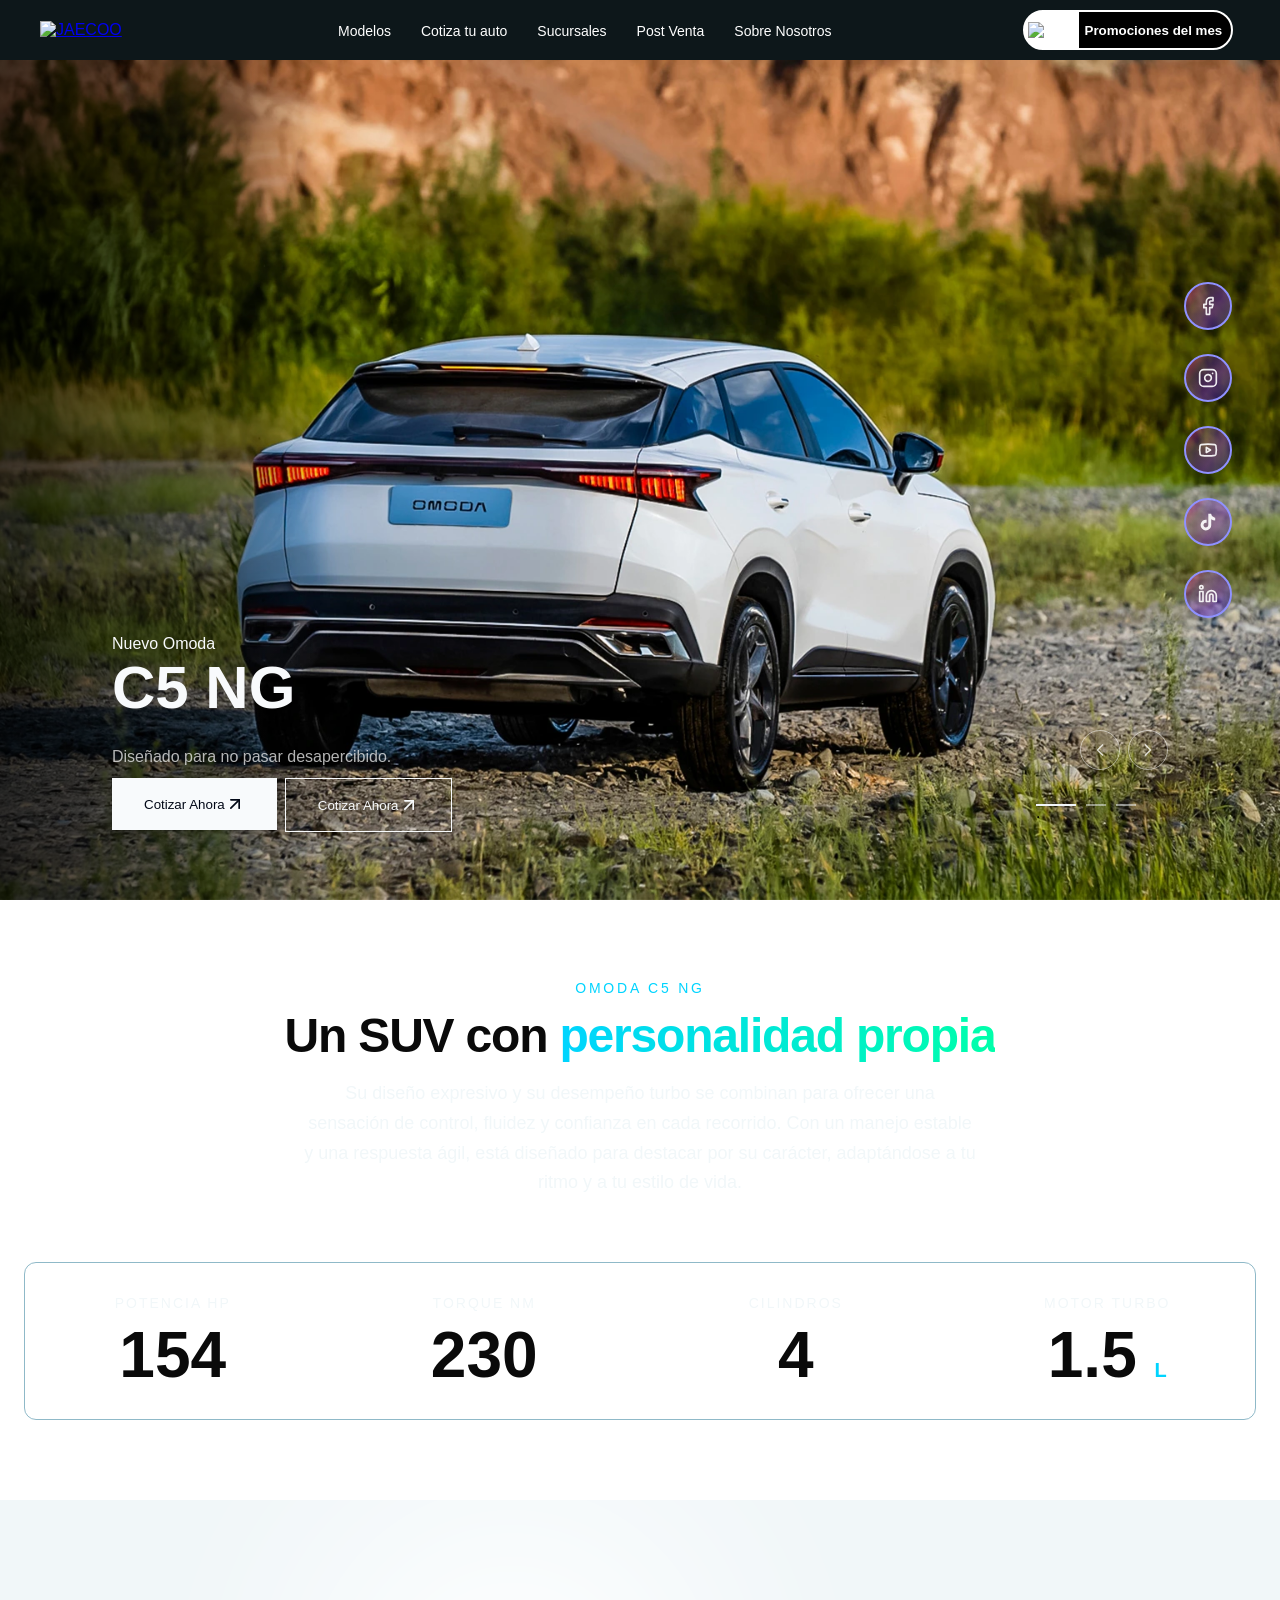
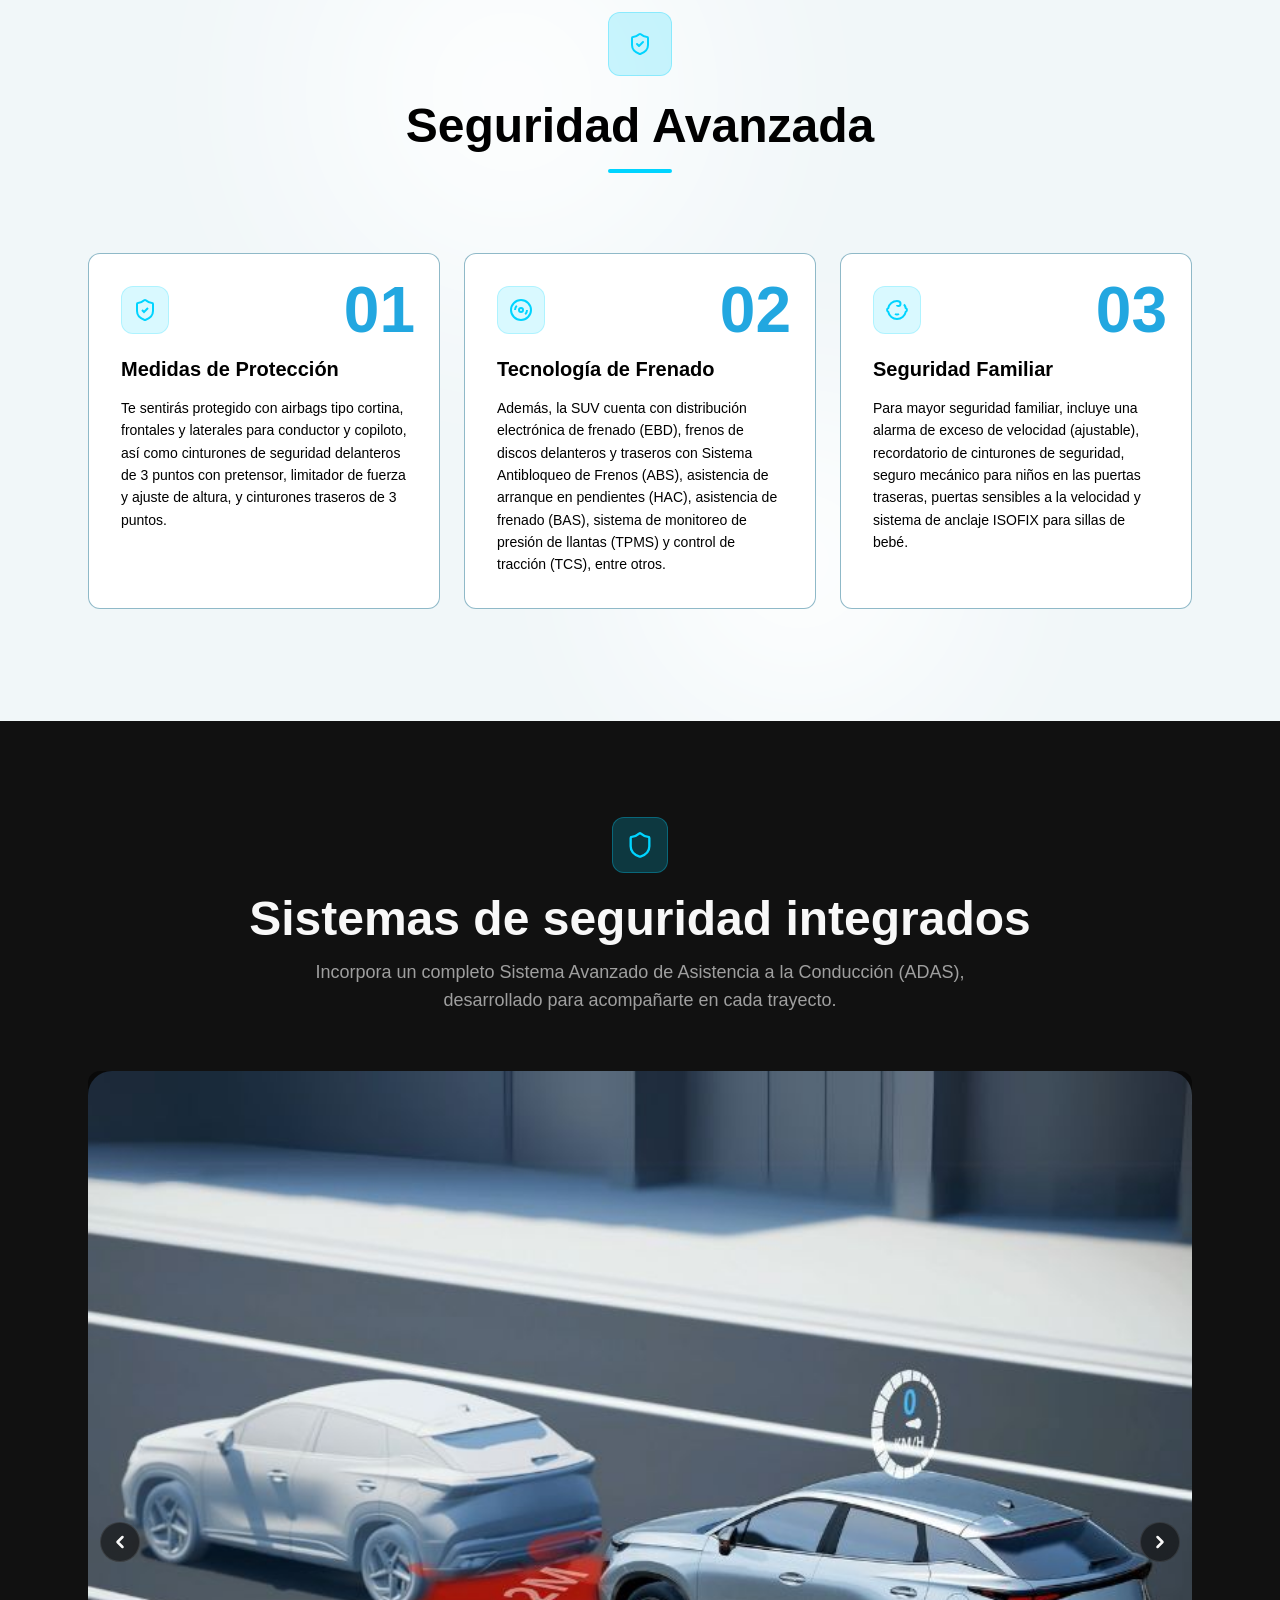
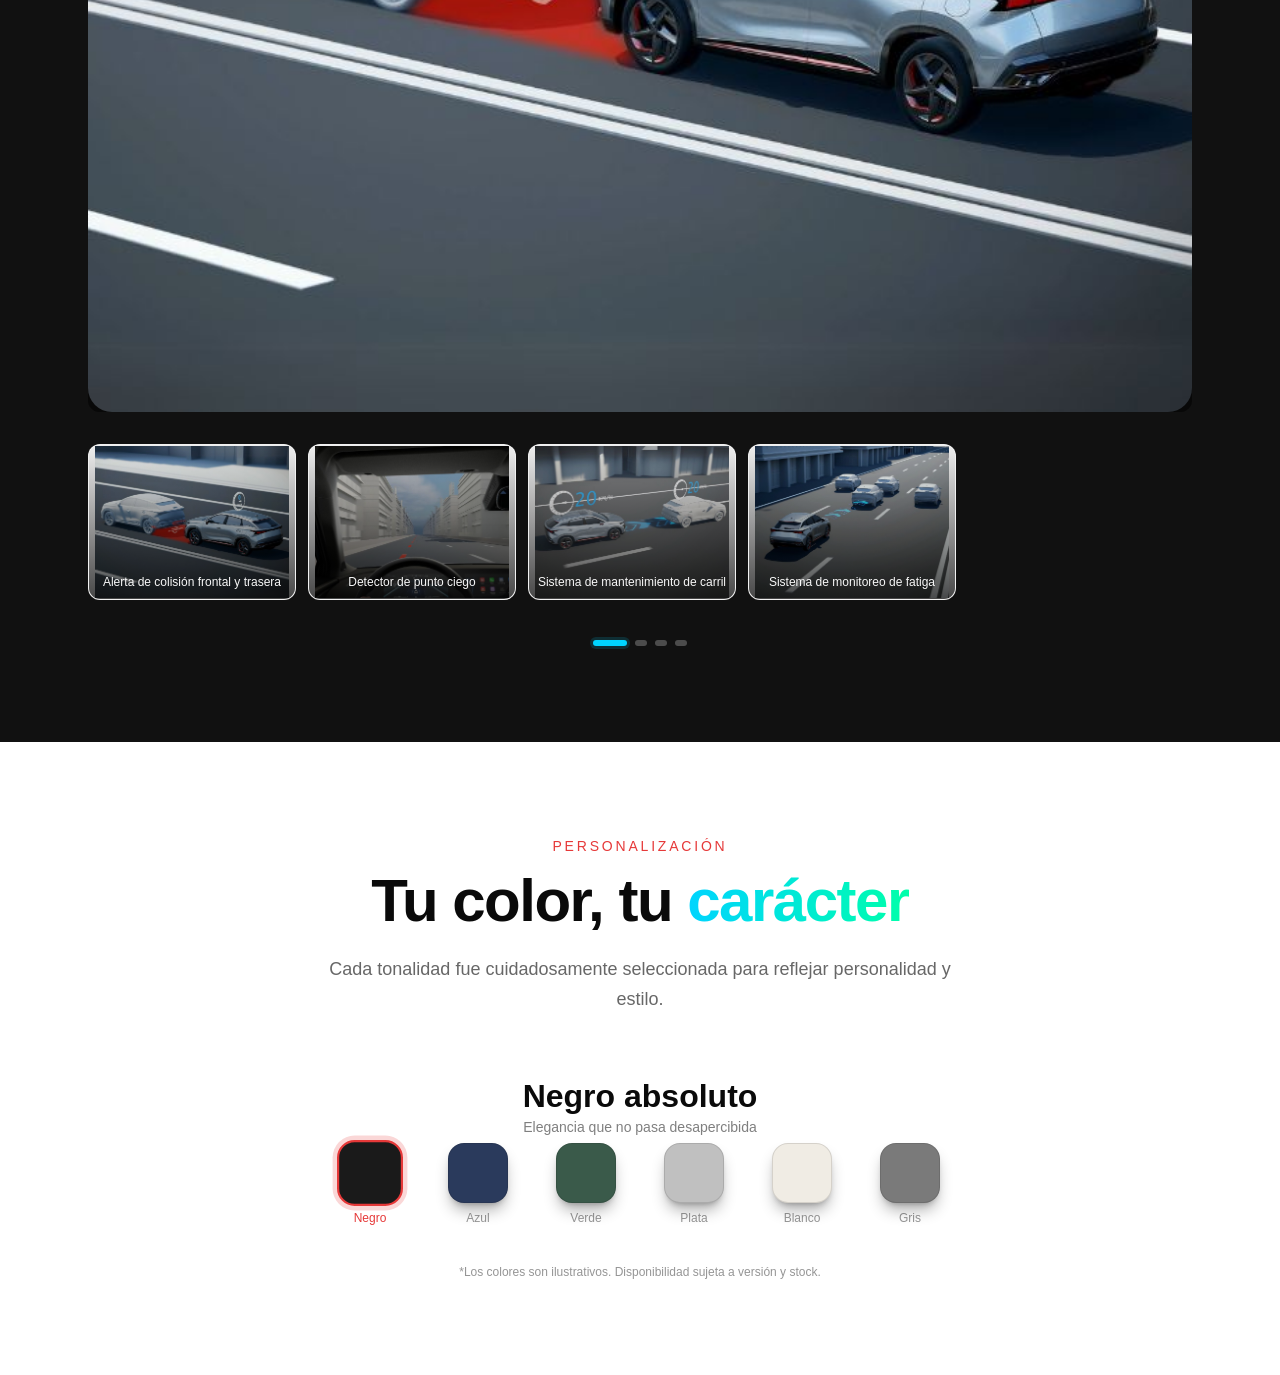
==== omoda-c5/index.html @ 2a12f307 "cambios omoda c5" ====
<!doctype html>
<html lang="en">

<head>

    <script>
        window.dataLayer = window.dataLayer || [];
        function gtag() { dataLayer.push(arguments); }

        gtag('consent', 'default', {
            'analytics_storage': 'denied',
            'ad_storage': 'denied',
            'ad_user_data': 'denied',
            'ad_personalization': 'denied',
            'personalization_storage': 'denied',
            'functionality_storage': 'denied',
            'security_storage': 'granted'
        });
    </script>

    <!-- 2. COOKIE MANAGER (MODIFICADO - sin duplicar config) -->
    <script src="./cookies/cookie-manager.js" data-css-path="./cookies/cookieconsent.css"
        data-config-path="./cookies/cookieconsent-config.js">
        </script>








    <script async="" src="https://www.googletagmanager.com/gtm.js?id=GTM-TCBRDSBZ"></script>
    <meta charset="UTF-8" />
    <meta name="viewport" content="width=device-width, initial-scale=1.0" />
    <!-- displays site properly based on user's device -->

    <link rel="icon" type="image/png" sizes="32x32" href="./images/favicon-32x32.png" />
    <script src="./js/index.js"></script>
    <title>Omoda | Homepage</title>
    <title>SUCURSALES</title>
    <link rel="stylesheet" href="./css/variables.css" />
    <link rel="stylesheet" href="./css/style.css" />
    <link rel="stylesheet" href="./css/navbar.css" />
    <script src="../indexjs/headeroj.js"></script>
</head>

<body>

    <header-oj></header-oj>



    <!-- hola -->
    <iframe src="https://www.googletagmanager.com/ns.html?id=GTM-TCBRDSBZ" height="0" width="0"
        style="display:none;visibility:hidden"></iframe>
    <input type="checkbox" id="scroll-trigger" class="scroll-checkbox" />
    <label for="scroll-trigger" class="visually-hidden">Activar efecto de scroll</label>
    <nav class="main__nav navbar" style="display: none;">
        <input type="checkbox" id="nav-toggle" class="nav-toggle-checkbox" aria-hidden="true" />
        <label aria-hidden="true" for="nav-toggle" class="main__hamburguer" aria-label="Abrir menú">
            <span class="burger-line"></span>
            <span class="burger-line"></span>
            <span class="burger-line"></span>
        </label>
        <img src="images/R8logo.png" width="110px" alt="" class="main__logo main__logo__b" />
        <img src="images/R8logo-now.png" width="110px" alt="" class="main__logo main__logo__w" />
        <ul class="main__links">
            <li class="main__list">
                <a href="/sucursales/" class="main__link">Sucursales</a>
            </li>
            <li class="main__list">
                <a href="https://promociones.karry.com.pa/" class="main__link">Promociones del mes</a>
            </li>
        </ul>
        <ul class="main__links second-group">
            <li class="main__list">
                <a href="https://cotizar.karry.com.pa/" target="_blank" class="main__link">Cotizar</a>
            </li>
        </ul>
        <div class="nav-dropdown" id="nav-dropdown" aria-hidden="true">

            <a href="/sucursales/" class="nav-dropdown__link">Sucursales</a>
            <a href="https://promociones.karry.com.pa/" class="nav-dropdown__link">Promociones del mes</a>
            <a href="https://cotizar.karry.com.pa/" target="_blank"
                class="nav-dropdown__link nav-dropdown__link--cta">Cotizar</a>
        </div>
    </nav>
    <div class="trigger-point"></div>
    <script>
        document.addEventListener("scroll", function () {
            const trigger = document.getElementById("scroll-trigger");
            const scrollPosition = window.scrollY;
            const triggerHeight = 60; // MISMA altura que en CSS

            // "Marca" el checkbox cuando pasas el punto
            if (scrollPosition > triggerHeight) {
                trigger.checked = true;
            } else {
                trigger.checked = false;
            }
        });
    </script>
    <main class="main">
        <div class="main__slider">
            <div class="slider">
                <input type="radio" name="slider" id="slideOne" checked />
                <input type="radio" name="slider" id="slideTwo" />
                <input type="radio" name="slider" id="slideThree" />
                <!--<input type="radio" name="slider" id="slideFourt" />-->
                <!-- <input type="radio" name="slider" id="slideFive" />
          <input type="radio" name="slider" id="slideSix" />-->

                <div class="content">
                    <div class="uno__slide slide">
                        <div class="main__hero__element">

                        </div>
                    </div>
                    <div class="dos__slide slide">
                        <div class="main__hero__element">
                            <div class="main__hero__title hidden">
                                <h2>Rely R8</h2>
                                <p>Para la vida real</p>
                            </div>
                        </div>
                    </div>
                    <div class="tres__slide slide">
                        <div class="main__hero__element"></div>
                    </div>
                </div>

                <div class="call-to-action-container">
                    <div class="STitle">
                        <p>Nuevo Omoda</p>
                        <h1>C5 NG</h1>
                    </div>

                    <div class="SCotizar" style="display: flex; gap: 8px;"> 
                        <a href="https://cotizar.karry.com.pa/"
                            style="text-decoration: none; width: fit-content" target="_blank"><button
                                class="discover-button">
                                <span class="button-text">Cotizar Ahora</span>
                                <svg xmlns="http://www.w3.org/2000/svg" width="24" height="24" viewBox="0 0 24 24"
                                    fill="none" stroke="currentColor" stroke-width="2" stroke-linecap="round"
                                    stroke-linejoin="round" class="button-icon">
                                    <path d="M7 7h10v10"></path>
                                    <path d="M7 17 17 7"></path>
                                </svg></button></a> 
                        <a href="https://cotizar.karry.com.pa/"
                            style="text-decoration: none; width: fit-content" target="_blank"><button
                                class="discover-button secondary">
                                <span class="button-text">Cotizar Ahora</span>
                                <svg xmlns="http://www.w3.org/2000/svg" width="24" height="24" viewBox="0 0 24 24"
                                    fill="none" stroke="currentColor" stroke-width="2" stroke-linecap="round"
                                    stroke-linejoin="round" class="button-icon">
                                    <path d="M7 7h10v10"></path>
                                    <path d="M7 17 17 7"></path>
                                </svg></button>
                        </a>
                    </div>


                    <p class="description-text">
                        Diseñado para no pasar desapercibido.
                    </p>
                    <div class="buttons">
                        <label for="slideOne">.</label>
                        <label for="slideTwo">.</label>
                        <label for="slideThree">.</label>
                        <!--<label for="slideFourt">.</label>-->
                        <!--<label for="slideFive"></label>-->
                        <!--<label for="slideSix"></label>-->
                    </div>
                    <div class="main__controls">
                        <button type="button" class="slider-control-prev" aria-label="Slide anterior">
                            <svg class="slider-control-icon" viewBox="0 0 24 24" fill="none" stroke="currentColor"
                                stroke-width="2" stroke-linecap="round" stroke-linejoin="round" aria-hidden="true">
                                <path d="M15 18l-6-6 6-6" />
                            </svg>
                        </button>
                        <button type="button" class="slider-control-next" aria-label="Slide siguiente">
                            <svg class="slider-control-icon" viewBox="0 0 24 24" fill="none" stroke="currentColor"
                                stroke-width="2" stroke-linecap="round" stroke-linejoin="round" aria-hidden="true">
                                <path d="M9 18l6-6-6-6" />
                            </svg>
                        </button>
                    </div>
                </div>
            </div>

            <div class="main__hero__filter"></div>
            <div class="social-sidebar">
                <a href="https://www.facebook.com/karrypanama" target="_blank" class="social-button"
                    aria-label="Facebook">
                    <svg xmlns="http://www.w3.org/2000/svg" width="24" height="24" viewBox="0 0 24 24" fill="none"
                        stroke="currentColor" stroke-width="2" stroke-linecap="round" stroke-linejoin="round"
                        class="social-icon">
                        <path d="M18 2h-3a5 5 0 0 0-5 5v3H7v4h3v8h4v-8h3l1-4h-4V7a1 1 0 0 1 1-1h3z"></path>
                    </svg>
                </a>

                <a href="https://www.instagram.com/karry.panama/" target="_blank" class="social-button"
                    aria-label="Instagram">
                    <svg xmlns="http://www.w3.org/2000/svg" width="24" height="24" viewBox="0 0 24 24" fill="none"
                        stroke="currentColor" stroke-width="2" stroke-linecap="round" stroke-linejoin="round"
                        class="social-icon">
                        <rect width="20" height="20" x="2" y="2" rx="5" ry="5"></rect>
                        <path d="M16 11.37A4 4 0 1 1 12.63 8 4 4 0 0 1 16 11.37z"></path>
                        <line x1="17.5" x2="17.51" y1="6.5" y2="6.5"></line>
                    </svg>
                </a>

                <a href="https://www.youtube.com/@karryPanama" target="_blank" class="social-button"
                    aria-label="YouTube">
                    <svg xmlns="http://www.w3.org/2000/svg" width="24" height="24" viewBox="0 0 24 24" fill="none"
                        stroke="currentColor" stroke-width="2" stroke-linecap="round" stroke-linejoin="round"
                        class="social-icon">
                        <path
                            d="M2.5 17a24.12 24.12 0 0 1 0-10 2 2 0 0 1 1.4-1.4 49.56 49.56 0 0 1 16.2 0A2 2 0 0 1 21.5 7a24.12 24.12 0 0 1 0 10 2 2 0 0 1-1.4 1.4 49.55 49.55 0 0 1-16.2 0A2 2 0 0 1 2.5 17">
                        </path>
                        <path d="m10 15 5-3-5-3z"></path>
                    </svg>
                </a>

                <a href="https://www.tiktok.com/@karrypanama" target="_blank" class="social-button" aria-label="TikTok">
                    <svg viewBox="0 0 24 24" fill="currentColor" class="social-icon">
                        <path
                            d="M19.59 6.69a4.83 4.83 0 0 1-3.77-4.25V2h-3.45v13.67a2.89 2.89 0 0 1-5.2 1.74 2.89 2.89 0 0 1 2.31-4.64 2.93 2.93 0 0 1 .88.13V9.4a6.84 6.84 0 0 0-1-.05A6.33 6.33 0 0 0 5 20.1a6.34 6.34 0 0 0 10.86-4.43v-7a8.16 8.16 0 0 0 4.77 1.52v-3.4a4.85 4.85 0 0 1-1-.1z">
                        </path>
                    </svg>
                </a>

                <a href="https://www.linkedin.com/company/karrypanama/posts/?feedView=all" target="_blank"
                    class="social-button" aria-label="LinkedIn">
                    <svg xmlns="http://www.w3.org/2000/svg" width="24" height="24" viewBox="0 0 24 24" fill="none"
                        stroke="currentColor" stroke-width="2" stroke-linecap="round" stroke-linejoin="round"
                        class="social-icon">
                        <path d="M16 8a6 6 0 0 1 6 6v7h-4v-7a2 2 0 0 0-2-2 2 2 0 0 0-2 2v7h-4v-7a6 6 0 0 1 6-6z"></path>
                        <rect width="4" height="12" x="2" y="9"></rect>
                        <circle cx="4" cy="4" r="2"></circle>
                    </svg>
                </a>
            </div>
        </div>

        <section class="main__stats">
    <div class="stats__container">
      
      <!-- Título y descripción -->
      <div class="section-block text-center mb-16">
        <span class="section-kicker">Omoda C5 NG</span>
        <h2 class="section-heading">
          Un SUV con
          <span class="text-gradient-accent"> personalidad propia</span>
        </h2>
        <p class="section-lede">
          Su diseño expresivo y su desempeño turbo se combinan para ofrecer una sensación de control, fluidez y confianza en cada recorrido. Con un manejo estable y una respuesta ágil, está diseñado para destacar por su carácter, adaptándose a tu ritmo y a tu estilo de vida.
        </p>
      </div>

      <!-- Grid de especificaciones -->
      <div class="stats-grid">
        
        <!-- Potencia -->
        <div class="stat-card">
          <p class="stat-label">Potencia hp</p>
          <p class="stat-value">154</p>
        </div>

        <!-- Torque -->
        <div class="stat-card">
          <p class="stat-label">Torque Nm</p>
          <p class="stat-value">230</p>
        </div>

        <!-- Cilindros -->
        <div class="stat-card">
          <p class="stat-label">Cilindros</p>
          <p class="stat-value">4</p>
        </div>

        <!-- Motor Turbo -->
        <div class="stat-card">
          <p class="stat-label">Motor Turbo</p>
          <p class="stat-value">1.5 <span class="stat-unit">L</span></p>
        </div>

      </div>

    </div>
  </section>




<section class="seguridad-section">
  <!-- Fondos decorativos -->
  <div class="bg-blur-1"></div>
  <div class="bg-blur-2"></div>
  <div class="dot-grid"></div>

  <div class="container">
    <!-- Encabezado -->
    <div class="section-header">
      <div class="icon-circle">
        <svg xmlns="http://www.w3.org/2000/svg" class="lucide" width="32" height="32" viewBox="0 0 24 24" fill="none" stroke="currentColor" stroke-width="2" stroke-linecap="round" stroke-linejoin="round">
          <path d="M20 13c0 5-3.5 7.5-7.66 8.95a1 1 0 0 1-.67-.01C7.5 20.5 4 18 4 13V6a1 1 0 0 1 1-1c2 0 4.5-1.2 6.24-2.72a1.17 1.17 0 0 1 1.52 0C14.51 3.81 17 5 19 5a1 1 0 0 1 1 1z"></path>
          <path d="m9 12 2 2 4-4"></path>
        </svg>
      </div>
      <h2 class="title">Seguridad Avanzada</h2>
      <div class="accent-line"></div>
    </div>

    <!-- Grid de características -->
    <div class="features-grid">

      <!-- Tarjeta 1 -->
      <div class="feature-card">
        <div class="number">01</div>
        <div class="feature-icon">
          <svg xmlns="http://www.w3.org/2000/svg" class="lucide" viewBox="0 0 24 24" fill="none" stroke="currentColor" stroke-width="2">
            <path d="M20 13c0 5-3.5 7.5-7.66 8.95a1 1 0 0 1-.67-.01C7.5 20.5 4 18 4 13V6a1 1 0 0 1 1-1c2 0 4.5-1.2 6.24-2.72a1.17 1.17 0 0 1 1.52 0C14.51 3.81 17 5 19 5a1 1 0 0 1 1 1z"></path>
            <path d="m9 12 2 2 4-4"></path>
          </svg>
        </div>
        <h3 class="feature-title">Medidas de Protección</h3>
        <p class="feature-text">
          Te sentirás protegido con airbags tipo cortina, frontales y laterales para conductor y copiloto, 
          así como cinturones de seguridad delanteros de 3 puntos con pretensor, limitador de fuerza y ajuste de altura, 
          y cinturones traseros de 3 puntos.
        </p>
      </div>

      <!-- Tarjeta 2 -->
      <div class="feature-card">
        <div class="number">02</div>
        <div class="feature-icon">
          <svg xmlns="http://www.w3.org/2000/svg" class="lucide" viewBox="0 0 24 24" fill="none" stroke="currentColor" stroke-width="2">
            <circle cx="12" cy="12" r="10"></circle>
            <path d="M6 12c0-1.7.7-3.2 1.8-4.2"></path>
            <circle cx="12" cy="12" r="2"></circle>
            <path d="M18 12c0 1.7-.7 3.2-1.8 4.2"></path>
          </svg>
        </div>
        <h3 class="feature-title">Tecnología de Frenado</h3>
        <p class="feature-text">
          Además, la SUV cuenta con distribución electrónica de frenado (EBD), frenos de discos delanteros y traseros 
          con Sistema Antibloqueo de Frenos (ABS), asistencia de arranque en pendientes (HAC), asistencia de frenado (BAS), 
          sistema de monitoreo de presión de llantas (TPMS) y control de tracción (TCS), entre otros.
        </p>
      </div>

      <!-- Tarjeta 3 -->
      <div class="feature-card">
        <div class="number">03</div>
        <div class="feature-icon">
          <svg xmlns="http://www.w3.org/2000/svg" class="lucide" viewBox="0 0 24 24" fill="none" stroke="currentColor" stroke-width="2">
            <path d="M9 12h.01"></path>
            <path d="M15 12h.01"></path>
            <path d="M10 16c.5.3 1.2.5 2 .5s1.5-.2 2-.5"></path>
            <path d="M19 6.3a9 9 0 0 1 1.8 3.9 2 2 0 0 1 0 3.6 9 9 0 0 1-17.6 0 2 2 0 0 1 0-3.6A9 9 0 0 1 12 3c2 0 3.5 1.1 3.5 2.5s-.9 2.5-2 2.5c-.8 0-1.5-.4-1.5-1"></path>
          </svg>
        </div>
        <h3 class="feature-title">Seguridad Familiar</h3>
        <p class="feature-text">
          Para mayor seguridad familiar, incluye una alarma de exceso de velocidad (ajustable), recordatorio de cinturones 
          de seguridad, seguro mecánico para niños en las puertas traseras, puertas sensibles a la velocidad y sistema 
          de anclaje ISOFIX para sillas de bebé.
        </p>
      </div>

    </div>
  </div>
</section>


<section class="safety-section" data-safety-slider>
  <div class="container">

    <!-- Encabezado -->
    <div class="section-header">
      <div class="header-icon">
        <svg xmlns="http://www.w3.org/2000/svg" width="28" height="28" viewBox="0 0 24 24" fill="none" stroke="currentColor" stroke-width="2" stroke-linecap="round" stroke-linejoin="round" class="lucide">
          <path d="M20 13c0 5-3.5 7.5-7.66 8.95a1 1 0 0 1-.67-.01C7.5 20.5 4 18 4 13V6a1 1 0 0 1 1-1c2 0 4.5-1.2 6.24-2.72a1.17 1.17 0 0 1 1.52 0C14.51 3.81 17 5 19 5a1 1 0 0 1 1 1z"></path>
        </svg>
      </div>
      <h2 class="title">Sistemas de seguridad integrados</h2>
      <p class="subtitle">
        Incorpora un completo Sistema Avanzado de Asistencia a la Conducción (ADAS), 
        desarrollado para acompañarte en cada trayecto.
      </p>
    </div>

    <!-- Imagen principal -->
    <div class="main-image-container">
      <div class="image-wrapper safety">
        <img src="./images/1adas.jpg"
             alt=""
             class="main-image safety-slider__main-img"
             loading="lazy"
             decoding="async">

        <div class="image-overlay"></div>

        <!-- Contenido sobre la imagen -->
        <div class="image-content">
          <span class="step-indicator safety-slider__step">01 / 04</span>
          <h3 class="main-title safety-slider__title">Alerta de colisión frontal y trasera</h3>
          <p class="main-description safety-slider__desc">
            Te avisa ante posibles impactos para que puedas reaccionar a tiempo.
          </p>
        </div>
      </div>

      <!-- Botones de navegación -->
      <button type="button" class="nav-button nav-button-left safety-slider__prev" aria-label="Anterior">
        <svg xmlns="http://www.w3.org/2000/svg" width="20" height="20" viewBox="0 0 24 24" fill="none" stroke="currentColor" stroke-width="3" stroke-linecap="round" stroke-linejoin="round">
          <path d="m15 18-6-6 6-6"></path>
        </svg>
      </button>
      <button type="button" class="nav-button nav-button-right safety-slider__next" aria-label="Siguiente">
        <svg xmlns="http://www.w3.org/2000/svg" width="20" height="20" viewBox="0 0 24 24" fill="none" stroke="currentColor" stroke-width="3" stroke-linecap="round" stroke-linejoin="round">
          <path d="m9 18 6-6-6-6"></path>
        </svg>
      </button>
    </div>

    <!-- Carrusel de miniaturas (rellenado por JS) -->
    <div class="thumbnails-container safety-slider__thumbs" role="tablist" aria-label="Funciones ADAS"></div>

    <!-- Indicadores (dots) -->
    <div class="dots-container safety-slider__dots" aria-hidden="true"></div>

  </div>
</section>



     

  <section class="color-customization-section">
  <input type="radio" name="custom-color" id="ccc-negro"  checked=""/>
  <input type="radio" name="custom-color" id="ccc-azul" />
  <input type="radio" name="custom-color" id="ccc-verde" />
  <input type="radio" name="custom-color" id="ccc-plata" />
  <input type="radio" name="custom-color" id="ccc-blanco" />
  <input type="radio" name="custom-color" id="ccc-gris" />
  <input type="radio" name="custom-color" id="ccc-rojo" />

  <div class="ccc-wrapper">
  <div class="container">
    
    <!-- Encabezado -->
    <div class="section-block text-center mb-16">
      <span class="section-kicker">Personalización</span>
      <h2 class="section-heading">
        Tu color, tu <span class="highlight">carácter</span>
      </h2>
      <p class="section-lede">
        Cada tonalidad fue cuidadosamente seleccionada para reflejar personalidad y estilo.
      </p>
    </div>

    <!-- Imagen con efecto -->
    <div class="image-wrapper">
      <div class="glow-background"></div>
      <div
        class="main-image"
        role="img"
        aria-label="Vista del vehículo según color seleccionado"
        loading="lazy"
        ></div>
    </div>

    <!-- Título del color actual -->
    <div class="color-title text-center mb-10">
      <h3 class="color-name">
        <span class="ccc-name ccc-name--negro">Negro absoluto</span>
        <span class="ccc-name ccc-name--azul">Azul profundo</span>
        <span class="ccc-name ccc-name--verde">Verde bosque</span>
        <span class="ccc-name ccc-name--plata">Plata metálico</span>
        <span class="ccc-name ccc-name--blanco">Blanco nieve</span>
        <span class="ccc-name ccc-name--gris">Gris grafito</span>
        <span class="ccc-name ccc-name--rojo">Rojo Carmesí</span>
      </h3>
      <p class="color-description ccc-desc-wrap">
        <span class="ccc-desc ccc-desc--negro">Elegancia que no pasa desapercibida</span>
        <span class="ccc-desc ccc-desc--azul">Serenidad con carácter</span>
        <span class="ccc-desc ccc-desc--verde">Natural y distinguido</span>
        <span class="ccc-desc ccc-desc--plata">Brillo sutil y versátil</span>
        <span class="ccc-desc ccc-desc--blanco">Limpio y atemporal</span>
        <span class="ccc-desc ccc-desc--gris">Equilibrio urbano</span>
        <span class="ccc-desc ccc-desc--rojo">Pasión que acelera el pulso</span>
      </p>
    </div>

    <!-- Selector de colores -->
    <div class="color-selector">
      <label for="ccc-negro" class="color-option">
        <div class="color-swatch" style="background-color: rgb(26, 26, 26);"></div>
        <span class="color-label">Negro</span>
      </label>

      <label for="ccc-azul" class="color-option">
        <div class="color-swatch" style="background-color: rgb(42, 58, 92);"></div>
        <span class="color-label">Azul</span>
      </label>

      <label for="ccc-verde" class="color-option">
        <div class="color-swatch" style="background-color: rgb(58, 90, 74);"></div>
        <span class="color-label">Verde</span>
      </label>

      <label for="ccc-plata" class="color-option">
        <div class="color-swatch" style="background-color: rgb(192, 192, 192);"></div>
        <span class="color-label">Plata</span>
      </label>

      <label for="ccc-blanco" class="color-option">
        <div class="color-swatch" style="background-color: rgb(240, 236, 228);"></div>
        <span class="color-label">Blanco</span>
      </label>

      <label for="ccc-gris" class="color-option">
        <div class="color-swatch" style="background-color: rgb(122, 122, 122);"></div>
        <span class="color-label">Gris</span>
      </label>

      <label for="ccc-rojo" class="color-option" style="display: none;">
        <div class="color-swatch" style="background-color: rgb(139, 26, 26);"></div>
        <span class="color-label">Rojo</span>
      </label>
    </div>

    <p class="disclaimer">
      *Los colores son ilustrativos. Disponibilidad sujeta a versión y stock.
    </p>

  </div>
  </div>
</section>

     

       

    </main>
    
</body>

</html>
---- omoda-c5/css/variables.css ----
/* ==========================================================================
   VARIABLES CSS - Tokens de diseño (compartidos entre páginas)
   ========================================================================== */

:root {
  /* Colores semánticos principales */
  --background: hsl(0 0% 100%);
  --foreground: hsl(222 84% 5%);
  --card: hsl(0 0% 100%);
  --card-foreground: hsl(222 84% 5%);
  --card-secondary: hsl(0 0% 100%);
  --card-secondary-foreground: hsl(222, 43%, 60%);

  --primary: hsl(209 40% 96%);
  --primary-foreground: hsl(210 40% 98%);
  --secondary: hsl(210 40% 96%);
  --secondary-foreground: hsl(44 4% 95%);
  --muted: hsl(215 16% 47%);
  --muted-foreground: hsl(215 16% 47%);
  --border: hsl(214 32% 91%);
  --accent: hsl(210 40% 96%);

  /* Colores fijos / de marca */
  --black: #181818;
  --Black: #181818;
  --dark-gray: #1c2027;
  --gray: #9ca3af;
  --light-gray: #f1f5f9;
  --white: #ffffff;
  --White: #ffffff;

  /* Colores de utilidad (botones, tablas, etc.) */
  --blue-600: #2563eb;
  --blue-50: #eff6ff;
  --green-600: #16a34a;
  --green-50: #f0fdf4;
  --purple-600: #7e22ce;
  --purple-50: #faf5ff;

  /* Escala grises (tablas, fondos) */
  --color-gray-50: #f9fafb;
  --color-gray-100: #f3f4f6;
  --color-gray-200: #e5e7eb;
  --color-gray-300: #d1d5db;
  --color-gray-700: #374151;
  --color-gray-800: #1f2937;
  --color-gray-900: #111827;
  --color-white: #ffffff;

  /* Alias usados en componentes */
  --color-blue-600: var(--blue-600);
  --color-blue-50: var(--blue-50);
  --color-green-50: var(--green-50);
  --color-purple-50: var(--purple-50);
  --color-primary-foreground: var(--primary-foreground);
  --carbon-black: var(--black);
  --color-layer: #ffffff;
  --color-layer-border: #d1d5db;
  --color-layer-foreground: #111827;
  --color-layer-hover: #f3f4f6;
  --social-border-color: rgba(255, 255, 255, 0.3);
  --social-text-color: rgba(255, 255, 255, 0.7);
  --social-hover-color: #3b82f6;
  --social-hover-bg: rgba(59, 130, 246, 0.1);

  /* Bordes, sombras y espaciados */
  --radius: 0.5rem;
  --border-radius: 0.75rem;
  --shadow-sm: 0 1px 2px rgba(0, 0, 0, 0.05);
  --spacing-small: 0.5rem;
  --spacing-medium: 1rem;
  --spacing-large: 1.5rem;

  /* Tipografía - tamaños */
  --text-xs: 0.75rem;
  --text-sm: 0.875rem;
  --text-base: 1rem;
  --text-md: 1.125rem;
  --text-lg: 1.25rem;
  --text-xl: 1.5rem;
  --text-2xl: 2rem;
  --text-3xl: 2.5rem;
  --text-4xl: 3rem;
  --text-5xl: 3.75rem;
  --text-6xl: 4rem;
  --text-7xl: 8rem;

  /* Tipografía - pesos */
  --font-light: 300;
  --font-regular: 400;
  --font-medium: 500;
  --font-semibold: 600;
  --font-bold: 700;

  /* Tipografía - familias (Montserrat para títulos, fallback para cuerpo) */
  --font-heading: "Montserrat", "League Spartan", "Inter", -apple-system, BlinkMacSystemFont, sans-serif;
  --font-body: "League Spartan", "Inter", -apple-system, BlinkMacSystemFont, sans-serif;
  --font-primary: var(--font-body);
  /* Display / bloques de sección: un solo cambio aquí aplica a títulos de sección */
  --font-display: var(--font-heading);

  /* Bloques de sección (kicker + título + bajada) — tamaños y color */
  --section-kicker-size: var(--text-sm);
  --section-heading-size: var(--text-3xl);
  --section-heading-size-md: var(--text-4xl);
  --section-lede-size: var(--text-md);
  --section-heading-weight: var(--font-bold);
  --section-lede-max-width: 42rem;
  --section-kicker-color: #e63939;

  /* --------------------------------------------------------------------------
     Temas reutilizables (claro / oscuro)
     - Claro: referencia visual stats + bloques con fondo blanco (personalización, etc.)
     - Oscuro: secciones Seguridad avanzada / Sistemas integrados
     Usa estas variables en componentes; no hace falta duplicar hex en cada regla.
     -------------------------------------------------------------------------- */

  /* Acentos de marca compartidos */
  --accent-cyan: #00d4ff;
  --accent-cyan-rgb: 0, 212, 255;
  --accent-mint: #00ffaa;
  --accent-mint-rgb: 0, 255, 170;
  --brand-red: #e63939;
  --brand-red-rgb: 230, 57, 57;
  --brand-red-light: #ff6b6b;

  /* Tema claro (stats, galería, personalización de color, etc.) */
  --theme-light-bg: #ffffff;
  --theme-dark-text-muted: #0a0a0a;
  --theme-light-text-muted-hover: #0a0a0a;
  --theme-light-heading: #0a0a0a;
  --theme-light-body: hsl(195, 40%, 96%);
  --theme-light-body-soft: rgba(21, 21, 21, 0.65);
  --theme-light-muted: rgba(21, 21, 21, 0.55);
  --theme-light-subtle: rgba(21, 21, 21, 0.45);
  --theme-light-border: hsla(195, 34%, 56%, 0.747);
  --theme-light-card-bg: rgb(255, 255, 255);
  --theme-light-number: rgb(34, 167, 224);
  
  --theme-light-border-soft: rgba(21, 21, 21, 0.12);
  --theme-light-border-medium: rgba(21, 21, 21, 0.25);
  --theme-light-stat-card-bg: rgba(255, 255, 255, 0.02);
  --theme-light-gradient-accent: linear-gradient(
    90deg,
    var(--accent-cyan),
    var(--accent-mint)
  );
  --theme-light-shadow-image: 0 25px 50px -12px rgb(0 0 0 / 0.5);

  /* Tema oscuro (seguridad) */
  --theme-dark-bg: #0a0a0a;
  --theme-dark-bg-elevated: #111111;
  --theme-dark-text: #f8f8f8;
  --theme-dark-text-muted: rgba(255, 255, 255, 0.6);
  --theme-dark-text-muted-hover: rgba(255, 255, 255, 0.75);
  --theme-dark-border: rgba(255, 255, 255, 0.1);
  --theme-dark-card-bg: rgba(255, 255, 255, 0.04);
  --theme-dark-card-hover-bg: rgba(255, 255, 255, 0.07);
  --theme-dark-card-hover-border: rgba(var(--accent-cyan-rgb), 0.4);
  --theme-dark-icon-bg: rgba(var(--accent-cyan-rgb), 0.15);
  --theme-dark-icon-border: rgba(var(--accent-cyan-rgb), 0.2);
  --theme-dark-icon-bg-strong: rgba(var(--accent-cyan-rgb), 0.2);
  --theme-dark-icon-border-strong: rgba(var(--accent-cyan-rgb), 0.3);
  --theme-dark-blur-bg: var(--accent-cyan);
  --theme-dark-number: rgba(11, 106, 144, 0.671);
  --theme-dark-number-hover: rgba(24, 34, 89, 0.851);
  --theme-dark-gradient-card-top: rgba(var(--accent-cyan-rgb), 0.1);
  --theme-dark-nav-hover-bg: rgba(var(--accent-cyan-rgb), 0.8);
  --theme-dark-nav-hover-fg: #000000;
  --theme-dark-dot-inactive: rgba(255, 255, 255, 0.25);
  --theme-dark-dot-hover: rgba(255, 255, 255, 0.45);
  --theme-dark-dot-active-glow: rgba(var(--accent-cyan-rgb), 0.15);

  /* Tipografía — estadísticas (grid) */
  --stat-label-size: var(--text-sm);
  --stat-label-tracking: 0.125rem;
  --stat-value-size: 3.5rem;
  --stat-value-size-md: 4rem;
  --stat-unit-size: 1.25rem;

  /* Espaciado de sección (alineado con .section-padding donde aplica) */
  --section-block-padding-y: 6rem;
}
---- omoda-c5/css/style.css ----
@font-face {
  font-family: "Montserrat";
  src: url("../fonts/Montserrat-Bold.otf") format("opentype");
  font-weight: 700;
  font-style: normal;
  font-display: swap;
}

/* Variables CSS en variables.css (cargado antes en el HTML) */

/* Reset */
* {
  margin: 0;
  box-sizing: border-box;
}

body {
  font-family: var(--font-body);
  font-size: var(--text-base);
  font-weight: var(--font-regular);
}





/* Solo para títulos */
h2::selection, h3::selection,  h2>span::selection {
  background-color: #4ecdc4 !important;
  color: #1a1a2e;
}


p::selection, span::selection, a::selection{
  background-color: #ff866b;
  color: white;
}






.visually-hidden{
  visibility: hidden;
  position: absolute;
}
/* Contenido del navbar */
.nav-content {
  max-width: 1200px;
  margin: 0 auto;
  display: flex;
  justify-content: space-between;
  align-items: center;
}

.info-box {
  margin: 1rem auto;
  padding: 1rem 1.25rem;
  background-color: #f8fafc;
  border: 1px solid #e2e8f0;
  border-radius: var(--radius);
  width: max-content;
}

.info-content {
  display: flex;
  align-items: center;
  gap: 0.875rem; /* 14px */
}

.info-icon {
  width: 1.5rem; /* 24px */
  height: 1.5rem;
  color: #9ca3af; /* gray-400 */
  flex-shrink: 0;
}

.info-content p {
  margin: 0;
  font-size: var(--text-sm);
  color: #4b5563; /* gray-600 */
  line-height: 1.4;
}

/* Opcional: hover sutil */
.info-box:hover {
  background-color: #f1f5f9;
  border-color: #cbd5e1;
}

.bg-card {
  background-color: var(--card);
  color: var(--card-foreground);
}

.bg-primary {
  background-color: var(--foreground);
  color: var(--primary-foreground);
}

.bg-secondary {
  background-color: var(--card-secondary-foreground);
  color: var(--primary-foreground);
}

.bg-accent-light {
  background-color: hsl(var(--accent) / 0.3);
}

.text-muted {
  color: var(--muted-foreground);
}

/* Utilidades tipográficas (para clases en HTML: text-sm, font-medium, etc.) */
.text-sm {
  font-size: var(--text-sm);
}
.text-base {
  font-size: var(--text-base);
}
.font-medium {
  font-weight: var(--font-medium);
}
.font-semibold {
  font-weight: var(--font-semibold);
}
.font-bold {
  font-weight: var(--font-bold);
}
.tracking-wider {
  letter-spacing: 0.05em;
}
.text-primary {
  color: var(--primary);
}
.uppercase {
  text-transform: uppercase;
}

.border-subtle {
  border: 1px solid var(--border);
}

.border-subtle-50 {
  border-color: hsl(var(--border) / 0.5);
}

/* Contenedores */
.container {
  margin: 0 auto;
  padding: 15px 0;
  width: 90%;
}

.container-wide {
  max-width: 1280px;
  margin: 0 auto;
  padding: 0 var(--spacing-large);
}

@media (min-width: 768px) {
  .container-wide {
    padding: 0 3rem;
  }
}

.section-padding {
  padding: 5rem 1.5rem;
}

@media (min-width: 768px) {
  .section-padding {
    padding: 8rem 3rem;
  }
}

.text-center-block {
  text-align: center;
  margin: 0 auto;
}

/* El checkbox invisible */
.scroll-checkbox {
  position: absolute;
  top: 60px; /* ALTURA donde quieres que cambie */
  left: 0;
  width: 1px;
  height: 1px;
  opacity: 0;
  pointer-events: none;
  z-index: -1;
}

/* Punto de trigger - invisible pero ocupa espacio */
.trigger-point {
  position: absolute;
  top: 60px; /* MISMA ALTURA que el checkbox */
  left: 0;
  width: 100%;
  height: 1px;
  visibility: hidden;
}

#scroll-trigger:checked ~ .navbar {
  background: rgba(255, 255, 255, 0.95);
  color: #000000 !important;
  box-shadow: 0 2px 10px rgba(0, 0, 0, 0.1);
  .main__logo__w {
    visibility: hidden;
    display: none;
  }
  .main__logo__b {
    visibility: visible;
    display: inline;
  }
  .main__links {
    li {
      a {
        color: #000;
      }
    }
  }

  .main__links.second-group {
    a {
      padding-left: 1rem;
      padding-right: 1rem;
      height: 2.25rem;
      display: inline-flex;
      justify-content: center;
      align-items: center;
      border: solid 1px hsla(0, 0%, 0%, 0.58);
    }
  }
}

.navbar {
  top: 0;
  background: rgb(0 0 0 / 75%);
  box-shadow: 0 4px 30px rgba(0, 0, 0, 0.1);
  backdrop-filter: blur(2.3px);
  padding: 25px;
  transition: all 0.4s ease;
  z-index: 1000;
  display: flex;
  align-items: center;
  flex-wrap: wrap;
  justify-content: space-between;
  width: 100%;
  padding-left: 5%;
  padding-right: 5%;
  position: fixed;

  .main__logo__b {
    visibility: hidden;
    display: none;
  }
  .main__links {
    li {
      a {
        color: #e9e9e9;
      }
    }
  }
}

.main__hamburguer {
  display: none;
}

.main__logo {
  fill: var(--White);
}

.main__links {
  display: flex;
  list-style: none;
  gap: 20px;
}

.main__links a {
  text-decoration: none;
  font-weight: var(--font-semibold);
}

.main__links.second-group {
  a {
    padding-left: 1rem;
    padding-right: 1rem;
    height: 2.25rem;
    display: inline-flex;
    justify-content: center;
    align-items: center;
    border: solid 1px hsl(0deg 0% 100% / 58%);
  }
}

/* Main Layout */
.main {
  display: flex;
  flex-direction: column;
  max-width: 1920px;
  margin: 0 auto;
}

/* Hero Slider */
.main__slider {
  display: grid;
  min-height: 100vh;
  grid-template-columns: 1fr;
  grid-template-rows: repeat(1, max-content);
  grid-template-areas: "slider";
  width: 100%;
  height: 100vh;
  background-color: var(--Black);
  margin: 0 auto;
  overflow: hidden;
}

.slider {
  grid-area: slider;
  width: 100%;
  height: 100vh;
  overflow: hidden;
}

.slider input {
  visibility: hidden;
  display: none;
}

.buttons {
  align-self: center;
  width: fit-content;
  display: flex;
  justify-content: center;
  margin: 0 2rem;
  gap: 10px;
  z-index: 10;
  grid-area: bullets;
  justify-self: right;
}

.buttons label {
  width: 20px;
  height: 2px;
  background-color: var(--primary);
  opacity: 0.5;
  cursor: pointer;
  z-index: 1;
  transition: 300ms ease-in-out;
}

.buttons label:hover {
  transform: scale(1.2);
  opacity: 1;
}

.slider
  input:nth-child(1):checked
  ~ .call-to-action-container
  .buttons
  label:nth-child(1),
.slider
  input:nth-child(2):checked
  ~ .call-to-action-container
  .buttons
  label:nth-child(2),
.slider
  input:nth-child(3):checked
  ~ .call-to-action-container
  .buttons
  label:nth-child(3),.slider
  input:nth-child(4):checked
  ~ .call-to-action-container
  .buttons
  label:nth-child(4),.slider
  input:nth-child(5):checked
  ~ .call-to-action-container
  .buttons
  label:nth-child(5),.slider
  input:nth-child(6):checked
  ~ .call-to-action-container
  .buttons
  label:nth-child(6) {
  opacity: 1;
  width: 40px;
}

/* Estilos base para el contenedor */
.call-to-action-container {
  position: absolute;
  bottom: 4.25rem; /* equivalente a bottom-12 */
  left: 2rem; /* equivalente a left-8 */
  right: 2rem; /* equivalente a right-8 */
  display: flex;
  flex-direction: column;
  justify-content: space-between;
  align-items: flex-start;
  gap: 0.5rem; /* equivalente a gap-8 */
  z-index: 5;

  display: grid;

  grid-template-columns: repeat(2, minmax(0, 1fr));
  grid-template-rows: repeat(3, minmax(0, auto));

  grid-template-areas:
    "Stitle a"
    "descripcion arrows"
    "cotizar bullets";
}



.STitle{
  grid-area: Stitle;
  grid-column: span 2;
  color: var(--primary-foreground);
  h1{
    font-size: var(--text-5xl);
  }
  
}

.SCotizar{
  grid-area: cotizar;
}

/* Estilos responsivos para el contenedor */
@media (min-width: 768px) {
  .call-to-action-container {
    left: 4rem; /* equivalente a md:left-16 */
    right: 4rem; /* equivalente a md:right-16 */
    flex-direction: row;
    align-items: flex-end;
  }
}

@media (min-width: 1024px) {
  .call-to-action-container {
    left: 7rem; /* equivalente a lg:left-24 */
    right: 7rem; /* equivalente a lg:right-24 */
  }
}

/* Estilos del botón */
.discover-button {
  font-family: var(--font-body);
  box-shadow: 0 1px 3px rgba(0, 0, 0, 0.263);
  display: flex;
  align-items: center;
  gap: 0rem;
  padding: 1rem 2rem;
  background-color: var(--primary-foreground, #ffffff);
  color: var(--foreground, #000000);
  border: none;
  cursor: pointer;
  transition: all 0.3s ease;
}


.discover-button.secondary {
  font-family: var(--font-body);
  box-shadow: 0 1px 3px rgba(0, 0, 0, 0.263);
  display: flex;
  align-items: center;
  gap: 0rem;
  padding: 1rem 2rem;
  background-color:  #00000000;
  color: var(--primary-foreground, #000000);
  border: solid 1px var(--primary-foreground);
  cursor: pointer;
  transition: all 0.3s ease;
}


.discover-button:hover {
  background-color: var(--foreground);
  color: var(--primary-foreground, #ffffff);
}

/* Texto dentro del botón */
.button-text {
  font-weight: var(--font-medium);
}

/* Icono dentro del botón */
.button-icon {
  width: 1.25rem; /* equivalente a w-5 */
  height: 1.25rem; /* equivalente a h-5 */
  transition: transform 0.3s ease;
}

.discover-button:hover .button-icon {
  transform: translateX(0.25rem) translateY(-0.25rem); /* equivalente a group-hover:translate-x-1 group-hover:-translate-y-1 */
}

/* Estilos del texto descriptivo */
.description-text {
  font-family: var(--font-body);
  max-width: 25rem;
  color: rgba(255, 255, 255, 0.7);
  font-size: var(--text-sm);
  line-height: 1.625;
  text-align: right;
  justify-self: flex-start;
  grid-area: descripcion;

}

/* Mostrar en pantallas medianas y grandes */
@media (min-width: 768px) {
  .description-text {
    display: block;
    font-size: var(--text-base);
  }
}

.content {
  position: relative;
  width: 600vw;
  display: flex;
  transition: 250ms ease-in-out;
}

.slide {
  position: relative;
  width: 100vw;
  height: 100vh;
  display: flex;
  justify-content: center;
  align-items: center;
}

.main__hero__element {
  display: flex;
  flex-wrap: wrap;
}

.uno__slide .main__hero__element {
  background-image: url(../images/2-1920x1080.webp);
  background-size: cover;
  background-position: center;
  width: 100%;
  height: 100%;
}

.dos__slide .main__hero__element {
  background-image: url(../images/1-1920x1080.webp);
  background-size: cover;
  background-position: center;
  width: 100%;
  height: 100%;
}

.tres__slide .main__hero__element {
  background-image: url(../images/3-1920x1080.webp);
  background-size: cover;
  background-position: center;
  width: 100%;
  height: 100%;
}

.cuatro__slide .main__hero__element {
  background-image: url(../images/4-1920x1080.webp);
  background-size: cover;
  background-position: center;
  width: 100%;
  height: 100%;
}

.sinco__slide .main__hero__element {
  background-image: url(../images/desktop-image-hero-5.webp);
  background-size: cover;
  background-position: center;
  width: 100%;
  height: 100%;
}

.seis__slide .main__hero__element {
  background-image: url(../images/desktop-image-hero-6.webp);
  background-size: cover;
  background-position: center;
  width: 100%;
  height: 100%;
}


.slider input:nth-child(1):checked ~ .content {
  left: 0;
}

.slider input:nth-child(2):checked ~ .content {
  left: -100vw;
}

.slider input:nth-child(3):checked ~ .content {
  left: -200vw;
}

.slider input:nth-child(4):checked ~ .content {
  left: -300vw;
}
.slider input:nth-child(5):checked ~ .content {
  left: -400vw;
}

/* Hero Titles - mismo margen horizontal que .call-to-action-container para alineación */
.main__hero__title {
  font-family: var(--font-heading);
  font-weight: var(--font-bold);
  align-self: flex-start;
  justify-self: flex-start;
  color: azure;
  width: 100%;
  max-width: 100vw;
  box-sizing: border-box;
  top: 30%;
  margin-left: 0;
  position: relative;
  z-index: 5;
  padding-left: 2rem;
  padding-right: 2rem;
  p {
    font-size: var(--text-2xl);
  }
}

@media (min-width: 768px) {
  .main__hero__title {
    padding-left: 4rem;
    padding-right: 4rem;
  }
}

@media (min-width: 1024px) {
  .main__hero__title {
    padding-left: 7rem;
    padding-right: 7rem;
  }
}

.main__hero__title h2 {
  font-family: var(--font-heading);
  font-weight: var(--font-bold);
  margin-block-start: 0;
  margin-inline: 0;
  display: inline;
  font-size: var(--text-7xl);
  margin-block-end: 0;
}

.main__hero__filter {
  position: relative;
  width: 100%;
  height: 100%;
  grid-area: slider;
  background: linear-gradient(
    90deg,
    rgba(0, 0, 0, 0.69) 0%,
    rgba(0, 0, 0, 0.31) 19%,
    rgba(255, 255, 255, 0) 25%
  );
}

/* Controls del carrusel (estilo similar a .app-btn del footer) */
.main__controls {
  display: flex;
  align-items: center;
  gap: 0.5rem;
  align-self: flex-start;
  justify-self: flex-end;
  grid-area: arrows;
}

.main__controls .slider-control-prev,
.main__controls .slider-control-next {
  width: 2.5rem;
  height: 2.5rem;
  border: 1px solid rgba(255, 255, 255, 0.5);
  border-radius: 9999px;
  background: transparent;
  padding: 0;
  cursor: pointer;
  display: flex;
  align-items: center;
  justify-content: center;
  color: rgba(255, 255, 255, 0.85);
  transition:
    border-color 0.3s ease,
    color 0.3s ease,
    background-color 0.3s ease;
}

.main__controls .slider-control-prev:hover,
.main__controls .slider-control-next:hover {
  border-color: rgba(255, 255, 255, 0.9);
  color: #fff;
  background-color: rgba(255, 255, 255, 0.1);
}

.main__controls .slider-control-prev:focus,
.main__controls .slider-control-next:focus {
  outline: 2px solid rgba(255, 255, 255, 0.6);
  outline-offset: 2px;
}

.main__controls .slider-control-icon {
  width: 1.25rem;
  height: 1.25rem;
  color: currentColor;
  opacity: 0.9;
  transition: opacity 0.3s ease;
}

.main__controls .slider-control-prev:hover .slider-control-icon,
.main__controls .slider-control-next:hover .slider-control-icon {
  opacity: 1;
}

/* Image Description */
.img__description {
  background-color: #f1f5f9;
  color: #000000;
  width: fit-content;
  padding: 15px;
  position: absolute;
  margin: 0;
  margin-top: -42px;
  border-radius: 14px;
  margin-left: -12px;
  border-bottom: solid 1px #c1c1c1;
  border-left: solid 1px #b9b9b9;
}

.img__description span {
  font-family: var(--font-heading);
  font-weight: var(--font-bold);
  font-size: var(--text-lg);
}

/* Interior/Exterior Sections */
.main__interior,
.main__exterior {
  display: flex;
  justify-content: center;
  min-height: 100vh;
  background-color: hsl(209 40% 96%);
}

.interior__container,
.exterior__container {
  padding: 8rem 0;
  display: grid;
  gap: 1rem;
}

.interior__container {
  grid-template-columns: 3fr 4fr;
  grid-template-areas: "contenido imagen";
}

.exterior__container {
  grid-template-columns: 4fr 3fr;
  grid-template-areas: "imagen contenido";
}

/* Main Content */
.main__content {
  grid-area: contenido;
  height: 100%;
  display: flex;
  align-items: center;
  flex-direction: column;
  justify-content: center;
  padding-bottom: 4rem;
}

.main__title {
  font-family: var(--font-heading);
  font-weight: var(--font-bold);
  font-size: var(--text-6xl);
  margin-top: 1rem;
  margin-bottom: 1.5rem;
}

.main__paragragh {
  font-family: var(--font-body);
  font-size: var(--text-base);
  margin-top: 1rem;
  margin-bottom: 1.5rem;
}

/* Images */
.main__img {
  grid-area: imagen;
  display: flex;
  justify-content: center;
  align-items: center;
}

.wraper__img {
  position: relative;
}

.wraper__img img {
  width: 100%;
}

/* Cards */
.wraper__cards {
  display: grid;
  gap: 1.5rem;
  grid-template-columns: repeat(2, minmax(0, 1fr));
}

.cards {
  grid-column: span 1;
  border-style: solid;
  border-width: 1px;
  border-color: hsl(212 26% 83%);
  background-color: hsl(210 40% 98%);
  padding: 1.25rem;
  transition-property: all;
  transition-timing-function: cubic-bezier(0.4, 0, 0.2, 1);
  transition-duration: 0.3s;
}

.cards:last-child {
  grid-column: span 2;
  width: 48%;
  margin-left: auto;
  margin-right: auto;
}

.cards h3 {
  font-family: var(--font-heading);
  font-weight: var(--font-bold);
}

.cards p {
  font-family: var(--font-body);
}

/* Divisor Section */
.main__divisor {
  position: relative;
  height: 12rem;
  background-color: var(--Black);
  grid-area: divisor;
}

.background-filter {
  position: absolute;
  top: 0;
  right: 0;
  bottom: 0;
  left: 0;
  background-image: linear-gradient(
    to right in oklab,
    oklch(0% 0 360) 0%,
    oklch(8.398% 0.02857 142.511 / 0.114) 44% 48%,
    oklch(0% 0 54) 100%
  );
}

.colores__wraper {
  grid-area: picker;
}

/* Color Picker */
.main__color__picker {
  min-height: 100vh;
  display: flex;
  justify-content: center;
}

.picker__container {
  width: 100%;
  display: flex;
  justify-content: center;
  flex-direction: column;
  align-content: center;
  flex-wrap: wrap;
  padding: 8rem 0;
}

.color__container.container {
  margin-right: 0px;
  margin-left: 0px;
  display: grid;
  grid-template-columns: 2fr 5fr;
  grid-template-areas: "title a" "picker color";
  gap: 3rem;
  padding-right: 4rem;
  padding-left: 4rem;
}

.colores {
  grid-area: picker;
  gap: 20px;
  flex-direction: column;
  display: flex;
  align-content: center;
  flex-wrap: wrap;
}

.colores label {
  background: rgba(255, 255, 255, 0);
  border-radius: var(--radius);
  backdrop-filter: blur(4.9px);
  -webkit-backdrop-filter: blur(4.9px);
  width: 100%;
  text-align: center;
  padding: 2rem;
  border: 1px solid var(--border);
}

.img__container {
  grid-area: color;
  display: flex;
  justify-content: center;
  flex-wrap: wrap;
  align-items: flex-start;
}

.img__wrapper {
  display: flex;
  width: 100%;
  justify-content: flex-end;
}

.color__img {
  background-image: url(../images/blanco.png);
  aspect-ratio: 16 / 9;
  min-width: 100%;
  height: auto;
  background-size: contain;
  background-repeat: no-repeat;
}

.text__content {
  grid-column: span 2;
}

.text__content h2,
.main__color__picker .main__title {
  font-family: var(--font-heading);
  font-weight: var(--font-bold);
}

.color-name {
  font-family: var(--font-heading);
  font-weight: var(--font-bold);
}

.color-description {
  font-family: var(--font-body);
}

.main__color__picker input {
  visibility: hidden;
  display: none;
}

/* Color Options */
.color-option {
  display: flex;
  justify-content: space-between;
  align-items: center;
  cursor: pointer;
  transition: all 0.3s ease;
  border: 1px solid transparent;
}

.color-option.selected {
  border-color: var(--color-gray-200);
  box-shadow: 0 5px 15px rgba(0, 0, 0, 0.1);
  transform: translateY(-2px);
  border-color: hsl(var(--primary) / 0.5);
}




.color-option:nth-child(1) > div:first-child > div:first-child {
  background: linear-gradient(135deg, #ef4444 0%, #dc2626 100%);
}
.color-option:nth-child(2) > div:first-child > div:first-child {
  background-color: rgb(17 24 39);
}
.color-option:nth-child(3) > div:first-child > div:first-child {
  background: linear-gradient(135deg, #f3f4f6 0%, #e5e7eb 100%);
}
.color-option:nth-child(4) > div:first-child > div:first-child {
  background-color: rgb(159, 159, 159);
}



.text-content {
  text-align: left;
}

.color-option i {
  font-style: normal;
  font-weight: var(--font-bold);
}

/* Color Picker States */
.main__color__picker input:nth-child(1):checked ~ .picker__container {
  background: radial-gradient(
    circle at right top,
    rgba(255, 75, 55, 0.105) 0%,
    rgba(255, 29, 4, 0.077) 16%,
    rgba(255, 255, 255, 0.032) 42%
  );
}
/*
.main__color__picker input:nth-child(1):checked ~ .picker__container label:nth-child(1) {
    background: linear-gradient(
        135deg,
        rgba(164, 41, 41, 0.164) 0%,
        rgba(213, 57, 57, 0.063) 100%
    );
}
    
.main__color__picker input:nth-child(2):checked ~ .picker__container label:nth-child(2) {
    background: linear-gradient(
        145deg,
        rgba(52, 52, 52, 0.436) 0%,
        rgba(68, 68, 68, 0.114) 100%
    );
}


*/

.main__color__picker input:nth-child(1):checked ~ .picker__container h2 span {
  background-image: linear-gradient(to right, rgb(215, 48, 29), rgb(90, 8, 8));
  background-clip: text;
  color: transparent;
}

.main__color__picker
  input:nth-child(1):checked
  ~ .picker__container
  .color__img {
  background-image: url(../images/naranja.png);
  background-repeat: no-repeat;
}

.main__color__picker input:nth-child(2):checked ~ .picker__container {
  background-repeat: no-repeat;
  background: radial-gradient(
    circle at right top,
    rgba(47, 52, 56, 0.537) 0%,
    transparent 60%
  ) !important;
}

.main__color__picker input:nth-child(2):checked ~ .picker__container h2 span {
  background-image: linear-gradient(
    to right,
    rgba(66, 74, 80, 0.926),
    rgb(32, 32, 32)
  );
  background-clip: text;
  color: transparent;
}

.main__color__picker
  input:nth-child(2):checked
  ~ .picker__container
  .color__img {
  background-image: url(../images/negro.png);
  background-repeat: no-repeat;
}

.main__color__picker input:nth-child(3):checked ~ .picker__container {
  background-repeat: no-repeat;
  background-color: hsl(0, 0%, 100%) !important;
}

.main__color__picker input:nth-child(3):checked ~ .picker__container h2 span {
  background-image: linear-gradient(
    to right,
    rgb(241, 241, 241),
    rgb(195, 195, 195),
    rgb(124, 124, 124),
    rgb(174, 174, 174),
    rgb(196, 196, 196)
  );
  background-clip: text;
  color: transparent;
  text-shadow: #000;
}

.main__color__picker
  input:nth-child(3):checked
  ~ .picker__container
  .color__img {
  background-image: url(../images/blanco.png);
  background-repeat: no-repeat;
}

.main__color__picker input:nth-child(4):checked ~ .picker__container {
  background-repeat: no-repeat;
  background: radial-gradient(
    circle at right top,
    rgba(105, 112, 117, 0.492) 0%,
    transparent 60%
  ) !important;
}

.main__color__picker input:nth-child(4):checked ~ .picker__container h2 span {
  background-image: linear-gradient(
    to right,
    rgb(151, 151, 151),
    rgb(63, 63, 63)
  );
  background-clip: text;
  color: transparent;
}

.main__color__picker
  input:nth-child(4):checked
  ~ .picker__container
  .color__img {
  background-image: url(../images/gris.png);
  background-repeat: no-repeat;
}

.model-content {
  .btn-primary {
    display: none;
  }
}

/* Comparison Section */
.section-container {
  background-color: var(--secondary);
  padding-top: 5rem;
  padding-left: var(--spacing-large);
  padding-right: var(--spacing-large);
  padding-bottom: 4rem;
}

.content-wrapper {
  max-width: 90rem;
  margin-left: auto;
  margin-right: auto;
}

.view-switcher {
  margin-bottom: 1.5rem;
}

.button-group {
  display: flex;
  align-items: center;
  gap: 1rem;

  width: fit-content;
}

.button-primary {
  padding: 0.5rem 1.5rem;
  border-radius: 0.5rem;
  font-weight: var(--font-medium);
  background-color: var(--color-blue-600);
  color: var(--color-white);
}

.button-secondary {
  padding: 0.5rem 1.5rem;
  border-radius: 0.5rem;
  font-weight: var(--font-medium);
  background-color: var(--color-white);
  border: 1px solid var(--color-gray-300);
  color: var(--color-gray-700);
}

.button-secondary:hover {
  background-color: var(--color-gray-50);
}

/* Table Styles */
.table-container {
  background-color: var(--color-white);
  border-radius: var(--border-radius);
  box-shadow: var(--shadow-sm);
  border: 1px solid var(--color-gray-200);
  overflow: hidden;
}

.table-overflow {
  overflow-x: auto;
}

.comparison-table {
  min-width: 100%;
  border-collapse: collapse;
}

.table-header {
  background-color: var(--color-gray-50);
}

.spec-column {
  padding: 1rem 1.5rem;
  text-align: left;
  font-size: var(--text-sm);
  font-weight: var(--font-semibold);
  color: var(--color-gray-700);
  width: 25%;
}

.model-column {
  padding: 1rem 1.5rem;
  text-align: center;
  font-size: var(--text-sm);
  font-weight: var(--font-semibold);
  color: var(--color-gray-700);
  width: 25%;
}

.model-a {
  background-color: var(--color-blue-50);
}

.model-b {
  background-color: var(--color-green-50);
}

.model-c {
  background-color: var(--color-purple-50);
}

.table-body {
  background-color: var(--color-white);
}


.section-title {
  padding: 0.75rem 1.5rem;
}

.section-inner {
  display: flex;
  align-items: center;
}

.section-label {
  font-family: var(--font-heading);
  font-size: var(--text-sm);
  font-weight: var(--font-bold);
  color: var(--color-gray-800);
  text-transform: uppercase;
  letter-spacing: 0.05em;
}

.data-row:hover {
  background-color: var(--color-gray-50);
}

.spec-label {
  padding: 0.75rem 1.5rem;
  font-size: var(--text-sm);
  color: var(--color-gray-700);
}

.data-cell {
  padding: 0.75rem 1.5rem;
  font-size: var(--text-sm);
  color: var(--color-gray-900);
  text-align: center;
}

.comparison-table th,
.comparison-table td {
  border-bottom: 1px solid var(--color-gray-200);
}

.models-grid {
  display: grid;
  gap: 1.5rem;
}

@media (min-width: 768px) {
  .models-grid {
    grid-template-columns: repeat(2, 1fr);
    gap: 2rem;
  }
}
@media (min-width: 1200px) {
  .models-grid {
    grid-template-columns: repeat(3, 1fr);
    gap: 2rem;
  }
}

/* Model Cards */
.model-card {
  background-color: var(--card);
  overflow: hidden;
  border: 1px solid var(--border);
  box-shadow: 0 1px 3px rgba(0, 0, 0, 0.05);
  transition: all 0.3s ease;
  display: flex;
  flex-direction: column;
  height: 100%;
  border-radius: var(--radius);
}

.model-card:hover {
  border-color: hsl(var(--primary) / 0.5);
  box-shadow:
    0 20px 25px -5px rgba(0, 0, 0, 0.1),
    0 8px 10px -6px rgba(0, 0, 0, 0.1);
  transform: translateY(-2px);
}

.model-header {
  position: relative;
  padding: 1.5rem;
  overflow: hidden;
}

.model-header h3 {
  font-family: var(--font-heading);
  font-size: var(--text-2xl);
  font-weight: var(--font-bold);
  letter-spacing: -0.025em;
  margin: 0;
}

@media (min-width: 768px) {
  .model-header h3 {
    font-size: var(--text-3xl);
  }
}

.model-header p {
  margin: 0.25rem 0 0;
  opacity: 0.8;
  font-size: var(--text-md);
}

.model-header::before,
.model-header::after {
  content: "";
  position: absolute;
  border-radius: 48px;
  background: white;
  opacity: 0.1;
}

.model-header::before {
  width: 8rem;
  height: 8rem;
  right: -2rem;
  bottom: -2rem;
}

.model-header::after {
  width: 5rem;
  height: 5rem;
  right: -1rem;
  bottom: -1rem;
  opacity: 0.05;
}

.model-content {
  padding: 1.5rem;
  display: flex;
  flex-direction: column;
  flex: 1;
}

.terjeta__content {
  flex: 1 1 0%;
}

.feature-group {
  margin-bottom: 1rem;
  padding-bottom: 0.75rem;
  border-bottom: 1px solid var(--border);
}

.feature-group:last-child {
  border-bottom: none;
}

.feature-row {
  display: flex;
  justify-content: space-between;
  align-items: flex-start;
  gap: 1rem;
  padding: 0.5rem 0;
  font-size: var(--text-sm);
}

.feature-label {
  font-weight: var(--font-medium);
  color: var(--muted-foreground);
  flex-shrink: 0;
  min-width: 110px;
}

.feature-value {
  text-align: right;
  flex: 1;
}

.btn-primary {
  padding: 0.75rem;
  background: var(--foreground);
  color: var(--background);
  font-weight: var(--font-medium);
  border: none;
  cursor: pointer;
  transition: background 0.15s ease;
  border-radius: var(--radius);
}

.btn-secondary {
  padding: 0.75rem;
  background: var(--background);
  color: var(--foreground);
  font-weight: var(--font-medium);
  border: none;
  cursor: pointer;
  transition: background 0.15s ease;
  border-radius: var(--radius);
}

.btn-primary:hover {
  background: var(--foreground);
  opacity: 0.9;
}

/* Títulos de sección (marketing): usar .section-heading + .section-lede; variables en variables.css */
.section-heading,
.content-wrapper .text-center-block .section-title {
  font-family: var(--font-display);
  font-size: var(--section-heading-size);
  font-weight: var(--section-heading-weight);
  letter-spacing: -0.025em;
  line-height: 1.15;
  margin: 0.75rem 0 1.25rem;
  color: var(--foreground);
}

@media (min-width: 768px) {
  .section-heading,
  .content-wrapper .text-center-block .section-title {
    font-size: var(--text-5xl);
  }
}

.section-lede,
.section-subtitle {
  font-family: var(--font-body);
  font-size: var(--section-lede-size);
  color: var(--muted-foreground);
  max-width: var(--section-lede-max-width);
  margin: 0 auto;
  line-height: 1.65;
}

.section-kicker {
  display: block;
  font-family: var(--font-body);
  font-size: var(--section-kicker-size);
  font-weight: var(--font-medium);
  letter-spacing: 0.2em;
  text-transform: uppercase;
  margin-bottom: 0.75rem;
  color: var(--section-kicker-color);
}

/* Cabeceras de fila en tabla comparativa (no confundir con .section-heading) */
.comparison-table td.section-title {
  font-size: var(--text-sm);
  font-weight: var(--font-bold);
  letter-spacing: 0.05em;
  margin: 0;
}

/* Icon Styles */
.feature-icon {
  width: 1.25rem;
  height: 1.25rem;
  color: var(--primary);
  flex-shrink: 0;
}

.icon {
  margin-right: 0.5rem;
}

.mr-3 {
  margin-right: 0.75rem;
}

.icon-performance {
  color: var(--color-blue-600);
}

.icon-efficiency {
  color: var(--color-green-600);
}

.icon-pricing {
  color: var(--color-purple-600);
}

.arrow-icon {
  width: 14px;
}

.arrow-icon svg {
  fill: #aaaaaa;
}

/* Utility Classes */

.mb-16 {
  margin-bottom: 4rem;
}

.footer {
  background: var(--foreground); /* bg-inverse ≈ slate-900 / dark bg */
  color: #e2e8f0; /* text-foreground-inverse ≈ light text */
  padding: 5rem 1rem 3rem;
}

.container {
  max-width: 106rem;
  margin: 0 auto;
}

.grid {
  display: grid;
  grid-template-columns: repeat(2, 1fr);
  gap: 2.5rem;
}

@media (min-width: 768px) {
  .grid {
    grid-template-columns: repeat(4, 1fr);
  }
}

@media (min-width: 1024px) {
  .grid {
    grid-template-columns: 1fr 1fr 2fr;
  }
}

.brand .logo {
  font-size: var(--text-xl);
  font-weight: var(--font-semibold);
  color: white;
  text-decoration: none;
}

.column h4 {
  font-weight: var(--font-semibold);
  margin-bottom: 1.25rem;
  color: white;
}

.column ul {
  list-style: none;
  padding: 0;
  margin: 0;
  display: grid;
  gap: 0.75rem;
}

.column a {
  color: #cbd5e1; /* /70 opacity */
  text-decoration: none;
  transition: color 0.2s;
}

.column a:hover,
.column a:focus {
  color: white;
  outline: none;
}



.newsletter h4 {
  margin-bottom: 1.25rem;
}

.subscribe-form {
  margin-top: 1rem;
}

.input-group {
  display: flex;
  flex-direction: column;
  gap: 0.75rem;
  background: #1e293b;
  padding: 0.5rem;
  border-radius: 0.5rem;
}

@media (min-width: 640px) {
  .input-group {
    flex-direction: row;
  }
}

.input-group input {
  flex: 1;
  padding: 0.75rem 1rem;
  background: transparent;
  border: 1px solid #334155;
  border-radius: 0.375rem;
  color: white;
  font-size: var(--text-sm);
}

.input-group input::placeholder {
  color: #94a3b8;
}

.input-group button {
  padding: 0.75rem 1.5rem;
  background: #3b82f6;
  color: white;
  border: none;
  border-radius: 0.375rem;
  font-weight: var(--font-medium);
  cursor: pointer;
  transition: background 0.2s;
}

.input-group button:hover {
  background: #2563eb;
}

.hint {
  margin-top: 0.75rem;
  font-size: var(--text-sm);
  color: #94a3b8;
}

.footer-bottom {
  margin-top: 3rem;
  display: flex;
  flex-wrap: wrap;
  justify-content: space-between;
  align-items: center;
  gap: 1rem;
  font-size: var(--text-sm);
  color: #94a3b8;
}

.social-links {
  display: flex;
  gap: 0.5rem;
}

.social-btn {
  display: inline-flex;
  align-items: center;
  justify-content: center;
  width: 2.5rem;
  height: 2.5rem;
  color: #cbd5e1;
  border-radius: 0.5rem;
  transition: background 0.2s;
}

.social-btn:hover {
  background: rgba(255, 255, 255, 0.1);
}

.social-btn svg {
  width: 1rem;
  height: 1rem;
}

.main__divisor {
  position: relative; /* importante para que los absolute funcionen dentro */
  /* si tenías height explícita en .main__divisor ponla aquí, ej: */
  /* height: 80vh; o lo que corresponda */
}

.background-absolute {
  inset: 0;
  position: absolute;
}

.background-image {
  width: 100%;
  height: 100%;
  object-fit: cover;
  object-position: center;
}

.cta {
  position: relative;
  margin: auto;
  padding: 12px 18px;
  transition: all 0.2s ease;
  border: none;
  background: none;
  cursor: pointer;
}

.cta:before {
  content: "";
  position: absolute;
  top: 0;
  left: 0;
  display: block;
  border-radius: 50px;
  background: #b1dae7;
  width: 45px;
  height: 45px;
  transition: all 0.3s ease;
}

.cta span {
  position: relative;
  font-family: var(--font-primary);
  font-size: var(--text-md);
  font-weight: var(--font-bold);
  letter-spacing: 0.05em;
  color: #234567;
}

.cta svg {
  position: relative;
  top: 0;
  margin-left: 10px;
  fill: none;
  stroke-linecap: round;
  stroke-linejoin: round;
  stroke: #234567;
  stroke-width: 2;
  transform: translateX(-5px);
  transition: all 0.3s ease;
}

.cta:hover:before {
  width: 100%;
  background: #b1dae7;
}

.cta:hover svg {
  transform: translateX(0);
}

.cta:active {
  transform: scale(0.95);
}

.content-container {
  height: 100%;
  display: flex;
  position: relative;
  justify-content: space-between;
  padding-left: 6rem;
  padding-right: 6rem;
  align-items: center;
  flex-direction: row-reverse;
}

.hero-text {
  z-index: 2;
  color: aliceblue;
  max-width: 36rem;
}

.hero-subtitle {
  font-family: var(--font-heading);
  font-size: var(--text-xl);
  line-height: 2rem;
  font-weight: var(--font-bold);
  margin: 0 0 0.5rem 0;
}

.hero-title {
  font-family: var(--font-heading);
  font-size: var(--text-3xl);
  line-height: 2.5rem;
  font-weight: var(--font-bold);
  margin: 0;
}

/* Contenedor de grupo de botones */
.button-group {
  gap: 0.75rem; /* gap-3 */
}

@media (min-width: 640px) {
  .button-group {
    flex-wrap: wrap; /* por si hay más botones en el futuro */
  }
}

/* Estilo base de todos los botones */
.btn {
  display: inline-flex;
  align-items: center;
  justify-content: center;
  gap: 0.5rem; /* gap-x-2 */

  padding: 0.75rem 1rem; /* py-3 px-4 */

  font-size: var(--text-sm);
  font-weight: var(--font-medium);

  border-radius: var(--radius); /* rounded-lg */
  border: 1px solid;
  text-decoration: none;

  transition:
    background-color 0.2s,
    border-color 0.2s;
  cursor: pointer;
}

.btn:focus-visible {
  outline: none;
  box-shadow: 0 0 0 3px rgba(59, 130, 246, 0.3); /* ejemplo focus ring - ajústalo a tu paleta */
}

.btn:disabled {
  opacity: 0.5;
  pointer-events: none;
}

/* Variante primaria */
.btn--primary {
  background-color: var(--carbon-black);
  border: 1px solid #e2e8f0;
  color: var(--color-primary-foreground, white);
}

.btn--primary:hover {
  background-color: var(--color-gray-700);
}

/* Variante secundaria (layer / outlined) */
.btn--secondary {
  background-color: var(--color-layer, #ffffff);
  border-color: var(--color-layer-border, #d1d5db);
  color: var(--color-layer-foreground, #111827);
  box-shadow: 0 1px 2px rgba(0, 0, 0, 0.05); /* shadow-2xs aproximado */
}

.btn--secondary:hover {
  background-color: var(--color-layer-hover, #f3f4f6);
}

/* Icono dentro del botón */
.btn__icon {
  width: 1rem; /* size-4 */
  height: 1rem;
  flex-shrink: 0;
}

/* Contenedor principal de redes sociales */
.social-sidebar {
  position: fixed !important;
  right: 2rem;
  top: 50%;
  transform: translateY(-50%);
  display: flex;
  flex-direction: column;
  gap: 1.5rem;
  z-index: 10;
}

/* Ajustes para pantallas medianas */
@media screen and (min-width: 768px) {
  .social-sidebar {
    right: 3rem;
  }
}

.social-button {
  font-family: -apple-system, BlinkMacSystemFont, sans-serif;
  margin: auto;
  overflow: auto;
  background: linear-gradient(
      125deg,
      rgba(255, 48, 145, 0.5) 0%,
      rgba(120, 54, 191, 0.3) 15%,
      rgba(120, 54, 191, 0.5) 31%,
      rgba(63, 29, 253, 0.3) 45%,
      rgba(63, 29, 253, 0.5) 56%,
      rgba(69, 148, 252, 0.3) 72%,
      rgba(69, 148, 252, 0.5) 84%,
      rgba(69, 191, 252, 0.3) 100%
    )
    0% 0% / 200% 200% fixed;
  animation: 15s ease 0s infinite normal none running gradient;
}

@keyframes gradient {
  0% {
    background-position: 0% 0%;
  }
  50% {
    background-position: 100% 100%;
  }
  100% {
    background-position: 0% 0%;
  }
}

/* Botones de redes sociales */
.social-button {
  display: flex;
  align-items: center;
  justify-content: center;
  width: 3rem;
  height: 3rem;
  border-radius: 50%;
  border: 2px solid hsl(239, 100%, 78%);
  color: rgba(255, 255, 255, 0.911);
  text-decoration: none;
  transition: all 0.3s ease;
}

/* Efectos hover */
.social-button:hover {
  border-color: #3b82f6;
  color: #3b82f6;
  background-color: rgba(59, 130, 246, 0.1);
}

/* Iconos */
.social-icon {
  width: 1.25rem;
  height: 1.25rem;
}

/* Versión con tema oscuro (por defecto) */
.social-sidebar.dark-theme .social-button {
  border-color: rgba(255, 255, 255, 0.3);
  color: rgba(255, 255, 255, 0.7);
}

.social-sidebar.dark-theme .social-button:hover {
  border-color: #3b82f6;
  color: #3b82f6;
  background-color: rgba(59, 130, 246, 0.1);
}

/* Versión con tema claro */
.social-sidebar.light-theme .social-button {
  border-color: rgba(0, 0, 0, 0.3);
  color: rgba(0, 0, 0, 0.7);
}

.social-sidebar.light-theme .social-button:hover {
  border-color: #2563eb;
  color: #2563eb;
  background-color: rgba(37, 99, 235, 0.1);
}

/* Versión con colores personalizables */
.social-sidebar.custom-theme .social-button {
  border-color: var(--social-border-color, rgba(255, 255, 255, 0.3));
  color: var(--social-text-color, rgba(255, 255, 255, 0.7));
}

.social-sidebar.custom-theme .social-button:hover {
  border-color: var(--social-hover-color, #3b82f6);
  color: var(--social-hover-color, #3b82f6);
  background-color: var(--social-hover-bg, rgba(59, 130, 246, 0.1));
}

/* 3. MEDIA QUERIES (TABLET: 1200px) */
@media only screen and (max-width: 1200px) {
  .content-container {
    height: 100%;
    display: flex;
    position: relative;
    justify-content: space-evenly;
    padding-left: 2rem;
    padding-right: 2rem;
    align-items: center;
    flex-direction: column;
  }

  .color__container.container {
    margin-right: 0px;
    margin-left: 0px;
    display: grid;
    grid-template-columns: 1fr;
    grid-template-areas: "title" "color" "picker";
    row-gap: 12px;
    column-gap: 0px;
    padding-right: 0rem;
    padding-left: 0rem;
  }

  .img__container {
    grid-area: color;
  }

  .colores {
    flex-direction: row;
    justify-content: center;
    display: flex;
    align-content: center;
    flex-wrap: wrap;
    grid-area: picker;
  }

  .colores label {
    border-radius: 16px;
    backdrop-filter: blur(4.9px);
    -webkit-backdrop-filter: blur(4.9px);
    text-align: center;
    padding: 1rem 0.5rem;
    border-width: 2px;
    width: 22%;
  }

  .color__img {
    aspect-ratio: 16 / 9;
    min-width: 100%;
    height: auto;
  }

  /* Solo labels del picker inferior; no ocultar .color-name / .color-description de otras secciones */
  .main__color__picker .colores .color-description {
    display: none;
  }

  .container {
    margin: 0 auto;
    overflow: hidden;
    padding: 15px 0;
    width: 90%;
  }

  .main__nav {
    padding-left: 5%;
    padding-right: 5%;
  }

  .interior__container,
  .exterior__container {
    padding: 8rem 0;
    display: grid;
    grid-template-columns: repeat(1, minmax(0, 1fr));
    grid-template-areas: "imagen" "contenido";
    gap: 1rem;
  }

  .main__img {
    overflow: hidden;
  }

  .main__content {
    padding-bottom: 4rem;
  }

  .main__content .main__title {
    font-size: var(--text-5xl);
  }

  .main__content .main__paragragh {
    font-size: var(--text-lg);
    line-height: 1.75rem;
  }
}

/* 4. MEDIA QUERIES (TABLET PEQUEÑA: 900px) */
@media only screen and (max-width: 900px) {


.call-to-action-container {
  position: absolute;
  bottom: 4.25rem; /* equivalente a bottom-12 */
  left: 2rem; /* equivalente a left-8 */
  right: 2rem; /* equivalente a right-8 */
  display: flex;
  flex-direction: column;
  align-items: center;
  gap: 0.5rem; /* equivalente a gap-8 */
  z-index: 5;
  display: grid;
  grid-template-columns: repeat(2, minmax(0, 1fr));
  grid-template-rows: repeat(3, minmax(0, 1fr));
  grid-template-areas:
    "texto"
    "cotizar descripcion"
    "bullets arrows";
  align-content: center;
  justify-content: end;
}




.main{
  margin-top: 100px;
}


.main__slider {
  display: block;
  height: calc(100vh - 100px);
  min-height: 500px;
 
  width: 100%;
  background-color: var(--Black);
  margin: 0 auto;
  overflow: hidden;
}





.slider{
  height: 100%;
}


.content{
  height: 100%;
}

.slide{
    position: relative;
    width: 100vw;
    height: 100%;
    display: flex;
    justify-content: center;
    align-items: center;
}

.description-text {
  font-family: var(--font-body);
  max-width: 25rem;
  color: rgba(255, 255, 255, 0.7);
  font-size: var(--text-sm);
  line-height: 1.625;
  text-align: right;
  justify-self: flex-end;
  visibility: visible;
}



.main__hero__filter{
  height: 60%;
}


  .discover-button {
    font-family: var(--font-body);
    box-shadow: 0 1px 3px rgba(0, 0, 0, 0.263);
    display: flex;
    align-items: center;
    gap: 0rem;
    padding: 1rem 1rem;
    background-color: var(--primary-foreground, #ffffff);
    color: var(--foreground, #000000);
    border: none;
    border-radius: 9999px;
    cursor: pointer;
    transition: all 0.3s ease;
  }

  .background-filter {
    position: absolute;
    top: 0;
    right: 0;
    bottom: 0;
    left: 0;
    background-image: linear-gradient(
      to right in oklab,
      oklch(0% 0 0 / 0.541) 0%,
      oklch(8.398% 0.02857 142.511 / 0.114) 44% 48%,
      oklch(0% 0 0 / 0.637) 100%
    );
  }

  .hero-title {
    font-family: var(--font-heading);
    font-size: var(--text-2xl);
    line-height: 2.5rem;
    font-weight: var(--font-bold);
    margin: 0;
  }

  .social-sidebar {
    position: fixed;
    right: 0.5rem;
    top: 50%;
    transform: translateY(-50%);
    display: flex;
    flex-direction: column;
    gap: 1.5rem;
    z-index: 10;
  }

  .social-button {
    display: flex;
    align-items: center;
    justify-content: center;
    width: 2rem;
    height: 2rem;
    border-radius: 50%;
    border: 1px solid rgba(255, 255, 255, 0.3);
    color: rgba(255, 255, 255, 0.7);
    text-decoration: none;
    transition: all 0.3s ease;
  }

  .container {
    margin: 0 auto;
    overflow: hidden;
    padding: 15px 0;
    width: 90%;
  }

  .main__nav {
    padding-left: 5%;
    padding-right: 5%;
  }

  .main__hero__title h2 {
    font-size: var(--text-5xl);
  }

  .exterior__container {
    padding: 8rem 0;
    gap: 1rem;
  }

  .main__img {
    overflow: hidden;
  }

  .main__content {
    padding-bottom: 4rem;
  }

  .main__content .main__title {
    font-size: var(--text-4xl);
  }

  .main__content .main__paragragh {
    font-size: var(--text-md);
    line-height: 1.6rem;
  }

  .colores label {
    width: auto;
    margin-bottom: 10px;
    border-radius: 16px;
    backdrop-filter: blur(4.9px);
    -webkit-backdrop-filter: blur(4.9px);
    text-align: center;
    padding: 0;
    border-width: 2px;
    border: 1px solid #00000000;
  }

  .main__color__picker .colores .color-option.selected {
    border-color: #00000000;
    box-shadow: none;
    background: rgba(0, 0, 0, 0) !important;
  }

  .main__color__picker .colores .color-description,
  .main__color__picker .colores .color-name,
  .main__color__picker .colores label i {
    display: none;
  }

  .interior__container {
    padding: 8rem 0;
    gap: 0.5rem;
  }
}

/* 5. MEDIA QUERIES (MÓVIL: 640px) */
@media only screen and (max-width: 640px) {
  .container {
    margin: 0 auto;
    overflow: hidden;
    padding: 15px 0;
    width: 90%;
  }

  .main__nav {
    width: 100%;
    padding-left: 5%;
    padding-right: 5%;
  }

  .main__links {
    display: none;
    list-style: none;
    gap: 10px;
  }

  .main__hero__title {
    text-align: left;
    display: flex;
    flex-direction: column;
    flex-wrap: wrap;
    align-self: flex-start;
    justify-self: flex-start;
    color: azure;
    width: 100%;
    top: 20rem;
    margin-left: 0;
    position: relative;
    z-index: 5;
    padding-left: 2rem;
    padding-right: 2rem;
  }

  .main__hero__title h2 {
    font-size: var(--text-4xl);
    padding: 0 0px;
  }

  .main__controls .slider-control-prev,
  .main__controls .slider-control-next {
    width: 2.5rem;
    height: 2.5rem;
  }

  .main__controls .slider-control-icon {
    width: 1rem;
    height: 1rem;
  }

  .buttons {
    bottom: 30px;
  }

  .buttons label {
    width: 15px;
    height: 2px;
  }

  .slider input:nth-child(1):checked ~ .buttons label:nth-child(1),
  .slider input:nth-child(2):checked ~ .buttons label:nth-child(2),
  .slider input:nth-child(3):checked ~ .buttons label:nth-child(3) {
    width: 30px;
  }

  .exterior__container {
    padding: 4rem 0;
    gap: 0rem;
  }

  .interior__container {
    padding: 4rem 0;
    gap: 0rem;
  }

  .main__content {
    padding-bottom: 2rem;
  }

  .main__title {
    font-size: var(--text-3xl);
  }

  .main__paragragh {
    font-size: var(--text-base);
    line-height: 1.5rem;
    margin-top: 1rem;
    margin-bottom: 0.5rem;
  }

  .wraper__cards {
    grid-template-columns: repeat(1, minmax(0, 1fr));
    gap: 1rem;
  }

  .cards {
    padding: 1.5rem;
  }

  .cards:last-child {
    grid-column: span 1;
    width: 100%;
    margin-left: auto;
    margin-right: auto;
  }

  .color__container.container {
    grid-template-areas: "title" "color" "picker";
  }

  .colores {
    flex-direction: row;
  }

  .colores label {
    width: auto;
    margin-bottom: 10px;
    border-radius: 16px;
    box-shadow: 0 4px 30px rgba(0, 0, 0, 0.1);
    backdrop-filter: blur(4.9px);
    -webkit-backdrop-filter: blur(4.9px);
    text-align: center;
    padding: 0;
    border-width: 2px;
  }

  .main__color__picker .colores .color-description,
  .main__color__picker .colores .color-name {
    display: none;
  }

  .picker__container {
    padding: 4rem 0;
  }
}

.hidden {
  display: none;
}










.main__stats {
      padding: 5rem 0;
      background-color: var(--theme-light-bg);
    }

    .main__stats .section-kicker {
      color: var(--accent-cyan);
    }

    .main__stats .section-heading {
      color: var(--theme-light-heading);
      font-size: var(--section-heading-size);
      margin-bottom: 1rem;
    }

    @media (min-width: 768px) {
      .main__stats .section-heading {
        font-size: var(--section-heading-size-md);
      }
    }

    .stats__container {
      max-width: 1280px;
      margin: 0 auto;
      padding: 0 var(--spacing-large);
    }

    .text-center {
      text-align: center;
    }

    .mb-16 {
      margin-bottom: 4rem;
    }

    .text-gradient-accent,
    .highlight {
      background: var(--theme-light-gradient-accent);
      -webkit-background-clip: text;
      background-clip: text;
      -webkit-text-fill-color: transparent;
      color: transparent;
    }

    .main__stats .section-lede {
      color: var(--theme-light-body);
      max-width: var(--section-lede-max-width);
    }

    .main__stats .text-center .section-lede {
      margin-left: auto;
      margin-right: auto;
    }

    .stats-grid {
      display: grid;
      grid-template-columns: repeat(2, 1fr);
      gap: 1rem;
      border: 1px solid var(--theme-light-border);
      border-radius: var(--border-radius);
      overflow: hidden;
    }

    @media (min-width: 768px) {
      .stats-grid {
        grid-template-columns: repeat(4, 1fr);
      }
    }

    .stat-card {
      text-align: center;
      padding: 2rem 1.5rem;
      background-color: var(--theme-light-stat-card-bg);
    }

    .stat-label {
      color: var(--theme-light-body);
      font-size: var(--stat-label-size);
      letter-spacing: var(--stat-label-tracking);
      text-transform: uppercase;
      margin-bottom: 0.75rem;
      font-weight: var(--font-medium);
    }

    .stat-value {
      font-size: var(--stat-value-size);
      line-height: 1;
      font-weight: var(--font-bold);
      color: var(--theme-light-heading);
    }

    @media (min-width: 768px) {
      .stat-value {
        font-size: var(--stat-value-size-md);
      }
    }

    .stat-unit {
      font-size: var(--stat-unit-size);
      color: var(--accent-cyan);
    }




    /*---------------------------------*/


    .color-customization-section {
  background-color: var(--theme-light-bg);
  padding: var(--section-block-padding-y) 0;
  overflow: hidden;
}

/*
 * Radios ocultos: position fixed + clip evita que el foco al activar el label
 * dispare scroll hacia el inicio de la sección (comportamiento típico con
 * position absolute al inicio del bloque).
 */
.color-customization-section > input[type="radio"] {
  position: fixed;
  top: 0;
  left: 0;
  width: 1px;
  height: 1px;
  margin: 0;
  padding: 0;
  border: 0;
  opacity: 0;
  pointer-events: none;
  clip: rect(0, 0, 0, 0);
  clip-path: inset(50%);
  overflow: hidden;
  white-space: nowrap;
}

.color-customization-section .container {
  max-width: 1280px;
  margin: 0 auto;
  padding: 0 1.5rem;
}

/* Encabezados: misma paleta que main__stats / .section-heading base */
.color-customization-section .section-heading {
  color: var(--theme-light-heading);
}

.color-customization-section .section-lede {
  color: var(--theme-light-body-soft);
  max-width: var(--section-lede-max-width);
  margin-left: auto;
  margin-right: auto;
}

/* Contenedor de imagen */
.image-wrapper {
  position: relative;
  margin-bottom: 3rem;
}

.glow-background {
  position: absolute;
  inset: 0;
  background-color: rgb(139, 26, 26);
  filter: blur(3rem);
  opacity: 0.2;
  border-radius: 1.5rem;
  transition: background-color 0.7s ease;
}

.main-image {
  position: relative;
  z-index: 10;
  margin: 0 auto;
  display: block;
  border-radius: 1.5rem;
  box-shadow: var(--theme-light-shadow-image);
  background-position: center;
  background-size: cover;
  background-repeat: no-repeat;
  filter: none;
  transition: filter 0.45s ease, background-image 0.35s ease;
}

/* Imagen y resplandor según radio :checked (orden: negro, azul, verde, plata, blanco, gris, rojo) */
.color-customization-section > input:nth-child(1):checked ~ .ccc-wrapper .glow-background {
  background-color: rgb(26, 26, 26);
}

.color-customization-section > input:nth-child(2):checked ~ .ccc-wrapper .glow-background {
  background-color: rgb(42, 58, 92);
}

.color-customization-section > input:nth-child(3):checked ~ .ccc-wrapper .glow-background {
  background-color: rgb(58, 90, 74);
}

.color-customization-section > input:nth-child(4):checked ~ .ccc-wrapper .glow-background {
  background-color: rgb(192, 192, 192);
}

.color-customization-section > input:nth-child(5):checked ~ .ccc-wrapper .glow-background {
  background-color: rgb(240, 236, 228);
}

.color-customization-section > input:nth-child(6):checked ~ .ccc-wrapper .glow-background {
  background-color: rgb(122, 122, 122);
}

.color-customization-section > input:nth-child(7):checked ~ .ccc-wrapper .glow-background {
  background-color: rgb(139, 26, 26);
}

.color-customization-section > input:nth-child(1):checked ~ .ccc-wrapper .main-image {
  background-image: url(../images/1.jpg);
  filter: none;
}

.color-customization-section > input:nth-child(2):checked ~ .ccc-wrapper .main-image {
  background-image: url(../images/2.jpg);
  /*filter: hue-rotate(195deg) saturate(1.35);*/

}

.color-customization-section > input:nth-child(3):checked ~ .ccc-wrapper .main-image {
  background-image: url(../images/4.jpg);
  /*filter: hue-rotate(95deg) saturate(1.15);*/
}

.color-customization-section > input:nth-child(4):checked ~ .ccc-wrapper .main-image {
  background-image: url(../images/6.jpg);
  filter: brightness(1.12);
}

.color-customization-section > input:nth-child(5):checked ~ .ccc-wrapper .main-image {
  background-image: url(../images/7.jpg);
  filter: none;
}

.color-customization-section > input:nth-child(6):checked ~ .ccc-wrapper .main-image {
  background-image: url(../images/5.jpg);
  filter: none;
}

.color-customization-section > input:nth-child(7):checked ~ .ccc-wrapper .main-image {
  background-image: url(../images/naranja.png);
  filter: none;
}

/* Nombres y descripciones visibles según color */
.color-customization-section .ccc-name,
.color-customization-section .ccc-desc {
  display: none;
}

.color-customization-section > input:nth-child(1):checked ~ .ccc-wrapper .ccc-name--negro,
.color-customization-section > input:nth-child(1):checked ~ .ccc-wrapper .ccc-desc--negro,
.color-customization-section > input:nth-child(2):checked ~ .ccc-wrapper .ccc-name--azul,
.color-customization-section > input:nth-child(2):checked ~ .ccc-wrapper .ccc-desc--azul,
.color-customization-section > input:nth-child(3):checked ~ .ccc-wrapper .ccc-name--verde,
.color-customization-section > input:nth-child(3):checked ~ .ccc-wrapper .ccc-desc--verde,
.color-customization-section > input:nth-child(4):checked ~ .ccc-wrapper .ccc-name--plata,
.color-customization-section > input:nth-child(4):checked ~ .ccc-wrapper .ccc-desc--plata,
.color-customization-section > input:nth-child(5):checked ~ .ccc-wrapper .ccc-name--blanco,
.color-customization-section > input:nth-child(5):checked ~ .ccc-wrapper .ccc-desc--blanco,
.color-customization-section > input:nth-child(6):checked ~ .ccc-wrapper .ccc-name--gris,
.color-customization-section > input:nth-child(6):checked ~ .ccc-wrapper .ccc-desc--gris,
.color-customization-section > input:nth-child(7):checked ~ .ccc-wrapper .ccc-name--rojo,
.color-customization-section > input:nth-child(7):checked ~ .ccc-wrapper .ccc-desc--rojo {
  display: inline;
}

/* Título del color activo */
.color-customization-section .color-name {
  font-family: var(--font-display);
  font-size: var(--text-2xl);
  font-weight: var(--font-bold);
  color: var(--theme-light-heading);
}

.color-customization-section .color-description {
  font-family: var(--font-body);
  color: var(--theme-light-muted);
  font-size: var(--text-sm);
  margin-top: 0.25rem;
}

/* Selector de colores (solo esta sección; no afecta .main__color__picker) */
.color-customization-section .color-selector {
  display: flex;
  justify-content: center;
  gap: 0.5rem;
  flex-wrap: wrap;
}

.color-customization-section .color-selector .color-option {
  display: flex;
  flex-direction: column;
  align-items: center;
  gap: 0.5rem;
  background: none;
  border: none;
  cursor: pointer;
  padding: 0.5rem;
  transition: all 0.3s ease;
}

.color-customization-section .color-selector .color-option:hover .color-label {
  color: var(--theme-light-body-soft);
}

.color-customization-section .color-swatch {

  border-radius: 1rem;
  box-shadow: 0 10px 15px -3px rgb(0 0 0 / 0.3),
              0 4px 6px -4px rgb(0 0 0 / 0.3);
  border: 1px solid var(--theme-light-border-soft);
  transition: all 0.3s ease;
}

.color-option > div:first-child {
  display: flex;
  align-items: center;
  width: 40px;
  height: 40px;
  justify-content: space-between;
}




.color-customization-section .color-selector .color-option:hover .color-swatch {
  border-color: var(--theme-light-border-medium);
  transform: scale(1.08);
}

.color-customization-section > input:nth-child(1):checked ~ .ccc-wrapper .color-selector label:nth-child(1) .color-swatch,
.color-customization-section > input:nth-child(2):checked ~ .ccc-wrapper .color-selector label:nth-child(2) .color-swatch,
.color-customization-section > input:nth-child(3):checked ~ .ccc-wrapper .color-selector label:nth-child(3) .color-swatch,
.color-customization-section > input:nth-child(4):checked ~ .ccc-wrapper .color-selector label:nth-child(4) .color-swatch,
.color-customization-section > input:nth-child(5):checked ~ .ccc-wrapper .color-selector label:nth-child(5) .color-swatch,
.color-customization-section > input:nth-child(6):checked ~ .ccc-wrapper .color-selector label:nth-child(6) .color-swatch,
.color-customization-section > input:nth-child(7):checked ~ .ccc-wrapper .color-selector label:nth-child(7) .color-swatch {
  border: 2px solid var(--section-kicker-color);
  box-shadow: 0 0 0 4px rgba(var(--brand-red-rgb), 0.2);
  transform: scale(1.1);
}

.color-customization-section .color-label {
  font-size: var(--text-xs);
  font-family: var(--font-body);
  color: var(--theme-light-subtle);
  transition: color 0.3s ease;
}

.color-customization-section > input:nth-child(1):checked ~ .ccc-wrapper .color-selector label:nth-child(1) .color-label,
.color-customization-section > input:nth-child(2):checked ~ .ccc-wrapper .color-selector label:nth-child(2) .color-label,
.color-customization-section > input:nth-child(3):checked ~ .ccc-wrapper .color-selector label:nth-child(3) .color-label,
.color-customization-section > input:nth-child(4):checked ~ .ccc-wrapper .color-selector label:nth-child(4) .color-label,
.color-customization-section > input:nth-child(5):checked ~ .ccc-wrapper .color-selector label:nth-child(5) .color-label,
.color-customization-section > input:nth-child(6):checked ~ .ccc-wrapper .color-selector label:nth-child(6) .color-label,
.color-customization-section > input:nth-child(7):checked ~ .ccc-wrapper .color-selector label:nth-child(7) .color-label {
  color: var(--section-kicker-color);
  font-weight: var(--font-medium);
}

/* Disclaimer */
.color-customization-section .disclaimer {
  text-align: center;
  color: var(--theme-light-subtle);
  font-size: var(--text-xs);
  font-family: var(--font-body);
  margin-top: 2rem;
}

/* Responsive adjustments */
@media (min-width: 768px) {

  .color-option > div:first-child {
  display: flex;
  align-items: center;
  width: 60px;
  height: 60px;
  justify-content: space-between;
}





  .color-customization-section .color-selector {
    gap: 2rem;
  }
}

/* --------------------------------------------------------------------------
   Galería / carrusel (3 / 2 / 1 columnas visibles)
   -------------------------------------------------------------------------- */
.media-gallery-section {
  padding: clamp(3rem, 6vw, 5rem) 0;
  background: linear-gradient(180deg, hsl(210 20% 98%) 0%, hsl(0 0% 100%) 100%);
}

.media-gallery-section .section-kicker {
  color: var(--section-kicker-color);
}

.media-carousel {
  position: relative;
  display: flex;
  align-items: stretch;
  gap: 0.75rem;
  max-width: 1400px;
  margin: 0 auto;
}

.media-carousel__viewport {
  flex: 1;
  min-width: 0;
  overflow-x: auto;
  overflow-y: hidden;
  scroll-snap-type: x mandatory;
  scroll-behavior: smooth;
  -webkit-overflow-scrolling: touch;
  scrollbar-width: thin;
}

.media-carousel__track {
  display: flex;
  gap: 1rem;
  list-style: none;
  margin: 0;
  padding: 0.25rem 0;
}

.media-carousel__slide {
  flex: 0 0 100%;
  width: 100%;
  max-width: 100%;
  scroll-snap-align: start;
}

@media (min-width: 640px) {
  .media-carousel__slide {
    flex: 0 0 calc((100% - 1rem) / 2);
    max-width: calc((100% - 1rem) / 2);
  }
}

@media (min-width: 1024px) {
  .media-carousel__slide {
    flex: 0 0 calc((100% - 2rem) / 3);
    max-width: calc((100% - 2rem) / 3);
  }
}

.media-carousel__figure {
  margin: 0;
  height: 100%;
  border-radius: var(--border-radius);
  overflow: hidden;
  aspect-ratio: 16 / 10;
  background: var(--color-gray-100);
  box-shadow: var(--shadow-sm);
}

.media-carousel__figure img {
  width: 100%;
  height: 100%;
  object-fit: cover;
  display: block;
}

.media-carousel__btn {
  flex-shrink: 0;
  align-self: center;
  width: 44px;
  height: 44px;
  border-radius: 9999px;
  border: 1px solid var(--border);
  background: var(--color-white);
  color: var(--color-gray-800);
  cursor: pointer;
  display: flex;
  align-items: center;
  justify-content: center;
  transition: background 0.2s ease, border-color 0.2s ease, color 0.2s ease;
}

.media-carousel__btn:hover {
  background: var(--color-gray-50);
  border-color: var(--color-gray-300);
}

.media-carousel__btn:focus-visible {
  outline: 2px solid var(--blue-600);
  outline-offset: 2px;
}

.media-carousel__icon {
  width: 22px;
  height: 22px;
}

@media (max-width: 639px) {
  .media-carousel__btn {
    display: none;
  }
}














.seguridad-section {
      position: relative;
      background-color: var(--theme-light-body);
      padding: 7rem 0;
      overflow: hidden;
    }

    /* Fondo decorativo con gradientes suaves */
    .seguridad-section::before {
      content: '';
      position: absolute;
      inset: 0;
      opacity: 0.04;
      z-index: 1;
    }

    .seguridad-section .bg-blur-1 {
      position: absolute;
      top: 0;
      left: 25%;
      width: 24rem;
      height: 24rem;
      background: var(--theme-light-bg);
      border-radius: 9999px;
      filter: blur(120px);
    }

    .seguridad-section .bg-blur-2 {
      position: absolute;
      bottom: 0;
      right: 25%;
      width: 20rem;
      height: 20rem;
      background: var(--theme-light-bg);
      border-radius: 9999px;
      filter: blur(100px);
    }

    .seguridad-section .dot-grid {
      position: absolute;
      inset: 0;
      opacity: 0.03;
      background-image:
        radial-gradient(circle at 1px 1px, var(--theme-dark-text) 1px, transparent 0);
      background-size: 40px 40px;
    }

    .seguridad-section .container {
      position: relative;
      max-width: 1280px;
      margin: 0 auto;
      padding: 0 1.5rem;
      z-index: 2;
    }

    .seguridad-section .section-header {
      text-align: center;
      margin-bottom: 5rem;
    }

    .seguridad-section .icon-circle {
      width: 64px;
      height: 64px;
      background-color: var(--theme-dark-icon-bg-strong);
      border: 1px solid var(--theme-dark-icon-border-strong);
      border-radius: var(--border-radius);
      display: flex;
      align-items: center;
      justify-content: center;
      margin: 0 auto 1.5rem;
    }

    .seguridad-section .title {
      font-family: var(--font-display);
      font-size: var(--section-heading-size);
      font-weight: var(--section-heading-weight);
      line-height: 1.1;
      margin-bottom: 1rem;
    }

    @media (min-width: 768px) {
      .seguridad-section .title {
        font-size: var(--section-heading-size-md);
      }
    }

    .seguridad-section .accent-line {
      width: 64px;
      height: 4px;
      background: var(--accent-cyan);
      border-radius: 9999px;
      margin: 0 auto;
    }

    /* Grid de tarjetas */
    .seguridad-section .features-grid {
      display: grid;
      gap: 1.5rem;
    }

    @media (min-width: 768px) {
      .seguridad-section .features-grid {
        grid-template-columns: repeat(3, 1fr);
      }
    }

    .seguridad-section .feature-card {
      position: relative;
      background-color: var(--theme-light-card-bg);
      border: 1px solid var(--theme-light-border);
      border-radius: var(--border-radius);
      padding: 2rem;
      transition: all 0.5s ease;
      backdrop-filter: blur(8px);
    }

    .seguridad-section .feature-card:hover {
      border-color: var(--theme-dark-card-hover-border);
      background-color: var(--theme-dark-card-hover-bg);
    }

    .seguridad-section .feature-card::before {
      content: '';
      position: absolute;
      inset: -1px;
      border-radius: var(--border-radius);
      background: linear-gradient(
        to bottom,
        var(--theme-dark-gradient-card-top),
        transparent
      );
      opacity: 0;
      transition: opacity 0.5s ease;
      pointer-events: none;
    }

    .seguridad-section .feature-card:hover::before {
      opacity: 1;
    }

    .seguridad-section .feature-icon {
      width: 48px;
      height: 48px;
      background-color: var(--theme-dark-icon-bg);
      border: 1px solid var(--theme-dark-icon-border);
      border-radius: 12px;
      display: flex;
      align-items: center;
      justify-content: center;
      margin-bottom: 1.5rem;
      transition: all 0.3s ease;
    }

    .seguridad-section .feature-card:hover .feature-icon {
      background-color: var(--theme-dark-icon-bg-strong);
      transform: scale(1.1);
    }

    .seguridad-section .number {
      position: absolute;
      top: 1.5rem;
      right: 1.5rem;
      font-size: var(--text-6xl);
      font-weight: var(--font-bold);
      color: var(--theme-light-number);
      transition: color 0.5s ease;
      user-select: none;
      line-height: 1;
    }

    .seguridad-section .feature-card:hover .number {
      color: var(--theme-dark-number-hover);
    }

    .seguridad-section .feature-title {
      font-size: var(--text-lg);
      font-weight: var(--font-semibold);
      margin-bottom: 1rem;
    }

    .seguridad-section .feature-text {
      color: var(--theme-light-text-muted);
      font-size: var(--text-sm);
      line-height: 1.6;
      transition: color 0.3s ease;
    }

    .seguridad-section .feature-card:hover .feature-text {
      color: var(--theme-light-text-muted-hover);
    }

    /* Iconos SVG */
    .seguridad-section .lucide {
      width: 24px;
      height: 24px;
      stroke: var(--accent-cyan);
    }








    .safety-section {
      background-color: var(--theme-dark-bg-elevated);
      padding: var(--section-block-padding-y) 0;
    }

    .safety-section > .container {
      max-width: 1280px;
      margin: 0 auto;
      padding: 0 1.5rem;
    }

    .safety-section .section-header {
      text-align: center;
      margin-bottom: 3.5rem;
    }

    .safety-section .header-icon {
      width: 56px;
      height: 56px;
      background-color: var(--theme-dark-icon-bg-strong);
      border: 1px solid var(--theme-dark-icon-border-strong);
      border-radius: var(--border-radius);
      display: flex;
      align-items: center;
      justify-content: center;
      margin: 0 auto 1.25rem;
    }

    .safety-section .title {
      font-family: var(--font-display);
      font-size: var(--section-heading-size);
      font-weight: var(--section-heading-weight);
      line-height: 1.1;
      margin-bottom: 0.75rem;
      color: var(--theme-dark-text);
    }

    @media (min-width: 768px) {
      .safety-section .title {
        font-size: var(--section-heading-size-md);
      }
    }

    .safety-section .subtitle {
      color: var(--theme-dark-text-muted);
      max-width: var(--section-lede-max-width);
      margin: 0 auto;
      font-size: var(--text-base);
      line-height: 1.6;
    }

    @media (min-width: 768px) {
      .safety-section .subtitle {
        font-size: var(--text-md);
      }
    }

    /* Contenedor principal de la imagen grande */
    .safety-section .main-image-container {
      position: relative;
      background-color: var(--theme-dark-bg);
      border-radius: var(--border-radius);
      overflow: hidden;
      margin-bottom: 2rem;
      aspect-ratio: 791/674;
    }

    .safety-section .image-wrapper {
      position: relative;
      aspect-ratio: 16 / 8;
    }

    .safety-section .image-wrapper.safety {
      aspect-ratio: 791/674;
    }

    @media (min-width: 768px) {
      .safety-section .image-wrapper {
        aspect-ratio: 16 / 7;
      }
    }

    .safety-section .main-image {
      width: 100%;
      height: 100%;
      object-fit: cover;
    }

    .safety-slider__main-img {
      opacity: 1;
      transition: opacity 0.35s ease;
      will-change: opacity;
    }

    .safety-section .image-overlay {
      position: absolute;
      inset: 0;
      background: linear-gradient(
        to top,
        var(--theme-dark-bg),
        rgba(10, 10, 10, 0.4),
        transparent
      );
    }

    .safety-section .image-content {
      position: absolute;
      bottom: 0;
      left: 0;
      right: 0;
      padding: 1.5rem;
    }

    @media (min-width: 768px) {
      .safety-section .image-content {
        padding: 2.5rem;
      }
    }

    .safety-section .step-indicator {
      display: block;
      color: var(--accent-cyan);
      font-size: var(--text-xs);
      font-weight: var(--font-semibold);
      letter-spacing: var(--stat-label-tracking);
      text-transform: uppercase;
      margin-bottom: 0.5rem;
    }

    .safety-section .main-title {
      font-size: var(--text-xl);
      font-weight: var(--font-bold);
      margin-bottom: 0.5rem;
      color: var(--theme-dark-text);
    }

    @media (min-width: 768px) {
      .safety-section .main-title {
        font-size: var(--text-2xl);
      }
    }

    .safety-section .main-description {
      color: var(--theme-dark-text-muted-hover);
      font-size: var(--text-base);
      max-width: 36rem;
    }

    /* Botones de navegación */
    .safety-section .nav-button {
      position: absolute;
      top: 50%;
      transform: translateY(-50%);
      width: 40px;
      height: 40px;
      background-color: rgba(10, 10, 10, 0.6);
      backdrop-filter: blur(8px);
      border: 1px solid var(--theme-dark-border);
      border-radius: 9999px;
      display: flex;
      align-items: center;
      justify-content: center;
      color: var(--theme-dark-text);
      transition: all 0.3s ease;
      z-index: 10;
    }

    .safety-section .nav-button:hover {
      background-color: var(--theme-dark-nav-hover-bg);
      color: var(--theme-dark-nav-hover-fg);
    }

    .safety-section .nav-button-left {
      left: 12px;
    }
    .safety-section .nav-button-right {
      right: 12px;
    }

    /* Carrusel inferior (thumbnails) */
    .safety-section .thumbnails-container {
      display: flex;
      gap: 12px;
      overflow-x: auto;
      padding-bottom: 12px;
      scrollbar-width: none;
      scroll-behavior: smooth;
      scroll-snap-type: x proximity;
    }

    .safety-section .thumbnails-container::-webkit-scrollbar {
      display: none;
    }

    .safety-section .thumbnail {
      position: relative;
      flex-shrink: 0;
      width: 160px;
      border-radius: 12px;
      overflow: hidden;
      aspect-ratio: 4 / 3;
      transition: all 0.3s ease;
      border: 1px solid var(--theme-dark-border);
      scroll-snap-align: center;
    }

    @media (min-width: 768px) {
      .safety-section .thumbnail {
        width: 208px;
      }
    }

    .safety-section .thumbnail img {
      width: 100%;
      height: 100%;
      object-fit: cover;
    }

    .safety-section .thumbnail-overlay {
      position: absolute;
      inset: 0;
      background: linear-gradient(to top, rgba(0, 0, 0, 0.7), transparent);
    }

    .safety-section .thumbnail-label {
      position: absolute;
      bottom: 8px;
      left: 8px;
      right: 8px;
      font-size: var(--text-xs);
      font-weight: var(--font-medium);
      color: var(--theme-dark-text);
      line-height: 1.3;
    }

    .safety-section .dots-container {
      display: flex;
      justify-content: center;
      gap: 8px;
      margin-top: 1.75rem;
      flex-wrap: wrap;
    }

    .safety-section .dot {
      height: 6px;
      border-radius: 9999px;
      transition: all 0.4s cubic-bezier(0.4, 0, 0.2, 1);
      background-color: var(--theme-dark-dot-inactive);
      cursor: pointer;
      border: none;
      padding: 0;
      min-width: 12px;
    }

    .safety-section .dot-active {
      width: 34px;
      background-color: var(--accent-cyan);
      box-shadow: 0 0 0 3px var(--theme-dark-dot-active-glow);
    }

    .safety-section .dot-inactive {
      width: 12px;
      background-color: var(--theme-dark-dot-inactive);
    }

    .safety-section .dot:hover {
      background-color: var(--theme-dark-dot-hover);
      transform: scale(1.1);
    }

    .safety-section .dot:focus-visible {
      outline: 2px solid var(--accent-cyan);
      outline-offset: 3px;
    }

    .safety-section .header-icon .lucide {
      stroke: var(--accent-cyan);
    }
---- omoda-c5/css/navbar.css ----
/* ==========================================================================
   NAVBAR / HEADER PRINCIPAL
   ========================================================================== */

/* Checkbox invisible para detectar scroll */
.scroll-checkbox {
  position: absolute;
  top: 60px; /* altura donde quieres que cambie el navbar */
  left: 0;
  width: 1px;
  height: 1px;
  opacity: 0;
  pointer-events: none;
  z-index: -1;
}

/* Punto de trigger invisible */
.trigger-point {
  position: absolute;
  top: 60px; /* misma altura que el checkbox */
  left: 0;
  width: 100%;
  height: 1px;
  visibility: hidden;
}

/* Estilos base del navbar (fondo oscuro por defecto) */
.navbar {
  position: fixed;
  top: 0;
  left: 0;
  right: 0;
  z-index: 1000;
  display: flex;
  align-items: center;
  justify-content: space-between;
  flex-wrap: wrap;
  width: 100%;
  padding: 25px 5%;
  background: rgba(0, 0, 0, 0.97); /* Sincronizado con el dropdown */
  box-shadow: 0 4px 30px rgba(0, 0, 0, 0.1);
  backdrop-filter: blur(10px); /* Aumentado para mejor legibilidad */
  transition: all 0.4s ease;
}

/* Logo negro (oculto por defecto) */
.main__logo__b {
  visibility: hidden;
  display: none;
}

/* Checkbox para abrir/cerrar menú móvil (oculto visualmente) */
.nav-toggle-checkbox {
  position: absolute;
  width: 1px;
  height: 1px;
  padding: 0;
  margin: -1px;
  overflow: hidden;
  clip: rect(0, 0, 0, 0);
  white-space: nowrap;
  border: 0;
}

/* Hamburguesa: oculta en desktop, visible en pantalla ≤ 900px */
.main__hamburguer {
  display: none;
  cursor: pointer;
  padding: 0.5rem;
  align-items: center;
  justify-content: center;
  color: inherit;
}

.main__hamburguer img {
  display: block;
  width: 25px;
  height: 25px;
}

.burger-line {
  width: 1.5rem;
  height: 0.1275rem;
  background-color: #ffffff;
  transition: all 0.3s ease-in-out;
}

.rotate-45 {
  transform-origin: left center;
  transform: rotate(45deg);
}

.translate-y-2 {
  transform: translateY(0.5rem);
}

.opacity-0 {
  opacity: 0;
}

.-rotate-45 {
  transform-origin: right center;
  transform: rotate(-45deg);
}

.-translate-y-2 {
  transform: translateY(-0.5rem);
}

/* Dropdown móvil (oculto por defecto y en desktop) */
.nav-dropdown {
  display: none;
  position: absolute;
  top: 100%;
  left: 0;
  right: 0;
  flex-direction: column;
  background: rgba(0, 0, 0, 0.97);
  padding: 1rem 0;
  box-shadow: 0 10px 30px rgba(0, 0, 0, 0.3);
  z-index: 999;
  max-height: 0;
  overflow: hidden;
  opacity: 0;
  transition:
    max-height 0.3s ease,
    opacity 0.2s ease;
}

.nav-dropdown__link {
  display: block;
  padding: 0.75rem 5%;
  color: #e9e9e9;
  text-decoration: none;
  font-family: var(--font-heading);
  font-weight: var(--font-semibold);
  font-size: var(--text-base);
  transition:
    background 0.2s,
    color 0.2s;
}

.nav-dropdown__link:hover,
.nav-dropdown__link:focus {
  background: rgba(255, 255, 255, 0.08);
  color: #fff;
}

.nav-dropdown__link--cta {
  margin: 0.5rem 5%;
  padding: 0.75rem 1rem;
  text-align: center;
  border: 1px solid rgba(255, 255, 255, 0.5);
  border-radius: 0.5rem;
}

/* Menú móvil: a partir de 900px de ancho */
@media (max-width: 900px) {
  .main__links {
    display: none !important;
  }

  .main__hamburguer {
    display: flex;
    display: flex;
    flex-direction: column;
    gap: 0.375rem;
    padding: 0.5rem;
    transition: opacity 0.3s ease-in-out;
    order: -1;
    min-height: 50px;
  }

  .nav-dropdown {
    display: flex;
    max-height: 0;
    opacity: 0;
    pointer-events: none;
  }

  .nav-toggle-checkbox:checked ~ .nav-dropdown {
    max-height: 80vh;
    opacity: 1;
    pointer-events: auto;
  }

  .nav-toggle-checkbox:checked ~ .main__hamburguer {
    .burger-line:nth-child(3) {
      
      transform: translateY(-0.2rem) rotate(-45deg);
    }
    .burger-line:nth-child(2) {
      opacity: 0;
      transition: 2ms ease-in-out;
      position: absolute;
    }
    .burger-line:nth-child(1) {
      
      transform: translateY(0.3rem) rotate(45deg);
    }
  }

  /* Cuando el navbar está en modo scroll (fondo claro), dropdown también claro */
  #scroll-trigger:checked ~ .navbar .nav-dropdown {
    background: rgba(255, 255, 255, 0.98);
    box-shadow: 0 10px 30px rgba(0, 0, 0, 0.1);
  }

  #scroll-trigger:checked ~ .navbar .nav-dropdown__link {
    color: #1a1a1a;
  }

  #scroll-trigger:checked ~ .navbar .nav-dropdown__link:hover,
  #scroll-trigger:checked ~ .navbar .nav-dropdown__link:focus {
    background: rgba(0, 0, 0, 0.06);
    color: #000;
  }

  #scroll-trigger:checked ~ .navbar .nav-dropdown__link--cta {
    border-color: rgba(0, 0, 0, 0.4);
  }
}

/* Lista de links principales */
.main__links {
  display: flex;
  list-style: none;
  gap: 20px;
  margin: 0;
  padding: 0;
}

.main__links a {
  font-family: var(--font-heading);
  color: #e9e9e9;
  text-decoration: none;
  font-weight: var(--font-semibold);
}

/* Grupo secundario (Cotizar, etc.) */
.main__links.second-group a {
  padding: 0 1rem;
  height: 2.25rem;
  display: inline-flex;
  justify-content: center;
  align-items: center;
  border: solid 1px hsla(0, 0%, 100%, 58%);
}

/* ────────────────────────────────────────────────
   ESTADO AL HACER SCROLL (fondo claro)
───────────────────────────────────────────────── */

#scroll-trigger:checked ~ .navbar {
  background: rgba(255, 255, 255, 0.95);
  color: #000 !important;
  box-shadow: 0 2px 10px rgba(0, 0, 0, 0.1);
}

/* Cambios de logo al scroll */
#scroll-trigger:checked ~ .navbar .main__logo__w {
  visibility: hidden;
  display: none;
}

#scroll-trigger:checked ~ .navbar .main__logo__b {
  visibility: visible;
  display: inline;
}

/* Color de links al scroll */
#scroll-trigger:checked ~ .navbar .main__links li a {
  color: #000;
}

/* Color de links al scroll */
#scroll-trigger:checked ~ .navbar label span {
  background-color: #000000;
  transition: all 0.3s ease-in-out;
}

/* Borde del grupo secundario al scroll */
#scroll-trigger:checked ~ .navbar .main__links.second-group a {
  border: solid 1px hsla(0, 0%, 0%, 0.58);
}

.sub-page {
  position: sticky;
  background-color: #000;
}

/* ==========================================================================
   Footer Styles - Hoja de estilos independiente
   ========================================================================== */

.footer {
  background: var(--foreground);
  color: #e2e8f0;
  padding: 5rem 1rem 3rem;

  .main__logo__b {
    visibility: visible;
    display: inline;
  }
}

.footer .container {
  max-width: 106rem;
  margin: 0 auto;
}

.footer .grid {
  display: grid;
  grid-template-columns: repeat(2, 1fr);
  gap: 2.5rem;
}

@media (min-width: 768px) {
  .footer .grid {
    grid-template-columns: repeat(4, 1fr);
  }
}

@media (min-width: 1024px) {
  .footer .grid {
    grid-template-columns: 1fr 1fr 2fr;
  }
}

.footer .brand .logo {
  font-size: var(--text-xl);
  font-weight: var(--font-semibold);
  color: white;
  text-decoration: none;
}

.footer .column h4 {
  font-weight: var(--font-semibold);
  margin-bottom: 1.25rem;
  color: white;
}

.footer .column ul {
  list-style: none;
  padding: 0;
  margin: 0;
  display: grid;
  gap: 0.75rem;
}

.footer .column a {
  color: #cbd5e1;
  text-decoration: none;
  transition: color 0.2s;
}

.footer .column a:hover,
.footer .column a:focus {
  color: white;
  outline: none;
}

.footer .badge {
  font-size: var(--text-xs);
  background: #3b82f6;
  color: white;
  padding: 0.25rem 0.5rem;
  border-radius: 0.375rem;
  margin-left: 0.25rem;
}

.footer ul > li:nth-child(2) > .badge {
  font-size: var(--text-xs);
  background: #13bf60;
  color: white;
  padding: 0.25rem 0.5rem;
  border-radius: 0.375rem;
  margin-left: 0.25rem;
}

.footer .newsletter h4 {
  margin-bottom: 1.25rem;
}

.footer .subscribe-form {
  margin-top: 1rem;
}

.footer .input-group {
  display: flex;
  flex-direction: column;
  gap: 0.75rem;
  background: #1e293b;
  padding: 0.5rem;
  border-radius: 0.5rem;
}

@media (min-width: 640px) {
  .footer .input-group {
    flex-direction: row;
  }
}

.footer .input-group input {
  flex: 1;
  padding: 0.75rem 1rem;
  background: transparent;
  border: 1px solid #334155;
  border-radius: 0.375rem;
  color: white;
  font-size: var(--text-sm);
}

.footer .input-group input::placeholder {
  color: #94a3b8;
}

.footer .input-group button {
  padding: 0.75rem 1.5rem;
  background: #3b82f6;
  color: white;
  border: none;
  border-radius: 0.375rem;
  font-weight: var(--font-medium);
  cursor: pointer;
  transition: background 0.2s;
}

.footer .input-group button:hover {
  background: #2563eb;
}

.footer .hint {
  margin-top: 0.75rem;
  font-size: var(--text-sm);
  color: #94a3b8;
}

.footer .footer-bottom {
  margin-top: 3rem;
  display: flex;
  flex-wrap: wrap;
  justify-content: space-between;
  align-items: center;
  gap: 1rem;
  font-size: var(--text-sm);
  color: #94a3b8;
}

.footer .social-links {
  display: flex;
  gap: 0.5rem;
}

.footer .social-btn {
  display: inline-flex;
  align-items: center;
  justify-content: center;
  width: 2.5rem;
  height: 2.5rem;
  color: #cbd5e1;
  border-radius: 0.5rem;
  transition: background 0.2s;
}

.footer .social-btn:hover {
  background: rgba(255, 255, 255, 0.1);
}

.footer .social-btn svg {
  width: 1rem;
  height: 1rem;
}

/* ==========================================================================
   Footer Base - Versión alternativa
   ========================================================================== */

.footer {
  padding: 3rem 0;
  border-top: 1px solid hsl(var(--border));
  background-color: hsl(var(--background));
  color: hsl(var(--muted-foreground));
}

.footer__content {
  display: flex;
  flex-direction: column;
  align-items: center;
  gap: 2rem;
}

@media (min-width: 768px) {
  .footer__content {
    flex-direction: row;
    justify-content: space-between;
    align-items: center;
  }
}

/* ==========================================================================
   Brand
   ========================================================================== */

.brand-logo {
  font-size: var(--text-2xl);
  font-weight: var(--font-bold);
  letter-spacing: 0.125em;
  color: hsl(var(--foreground));
  font-family: var(--font-heading);
}

/* ==========================================================================
   Navigation
   ========================================================================== */

.footer__nav {
  font-family: var(--font-body);
  display: flex;
  align-items: center;
  gap: 2rem;
  font-size: var(--text-sm);
}

.nav-link {
  color: hsl(var(--muted-foreground));
  transition: color 0.2s ease;
}

.nav-link:hover {
  color: hsl(var(--foreground));
}

/* ==========================================================================
   App Download
   ========================================================================== */

.app-download {
  display: flex;
  flex-direction: column;
  align-items: center;
  gap: 0.75rem;
}

.app-download__label {
  font-size: var(--text-xs);
  text-transform: uppercase;
  letter-spacing: 0.125em;
  font-weight: var(--font-semibold);
}

.app-download__buttons {
  display: flex;
  align-items: center;
  gap: 0.75rem;
}

.app-btn {
  display: flex;
  align-items: center;
  justify-content: center;
  width: 2.75rem;
  height: 2.75rem;
  border: 1px solid var(--foreground);
  border-radius: 9999px;
  color: var(--foreground) / 0.7;
  transition: all 0.3s ease;
}

.app-btn:hover {
  border-color: hsl(var(--primary));
  color: hsl(var(--primary));
  background-color: hsl(var(--primary) / 0.1);
}

.app-btn__icon {
  width: 1.25rem;
  height: 1.25rem;
}

/* ==========================================================================
   Copyright
   ========================================================================== */

.copyright {
  font-family: var(--font-body);
  font-size: var(--text-sm);
  text-align: center;
  margin-top: 1rem;
}

@media (min-width: 768px) {
  .copyright {
    margin-top: 0;
  }
}
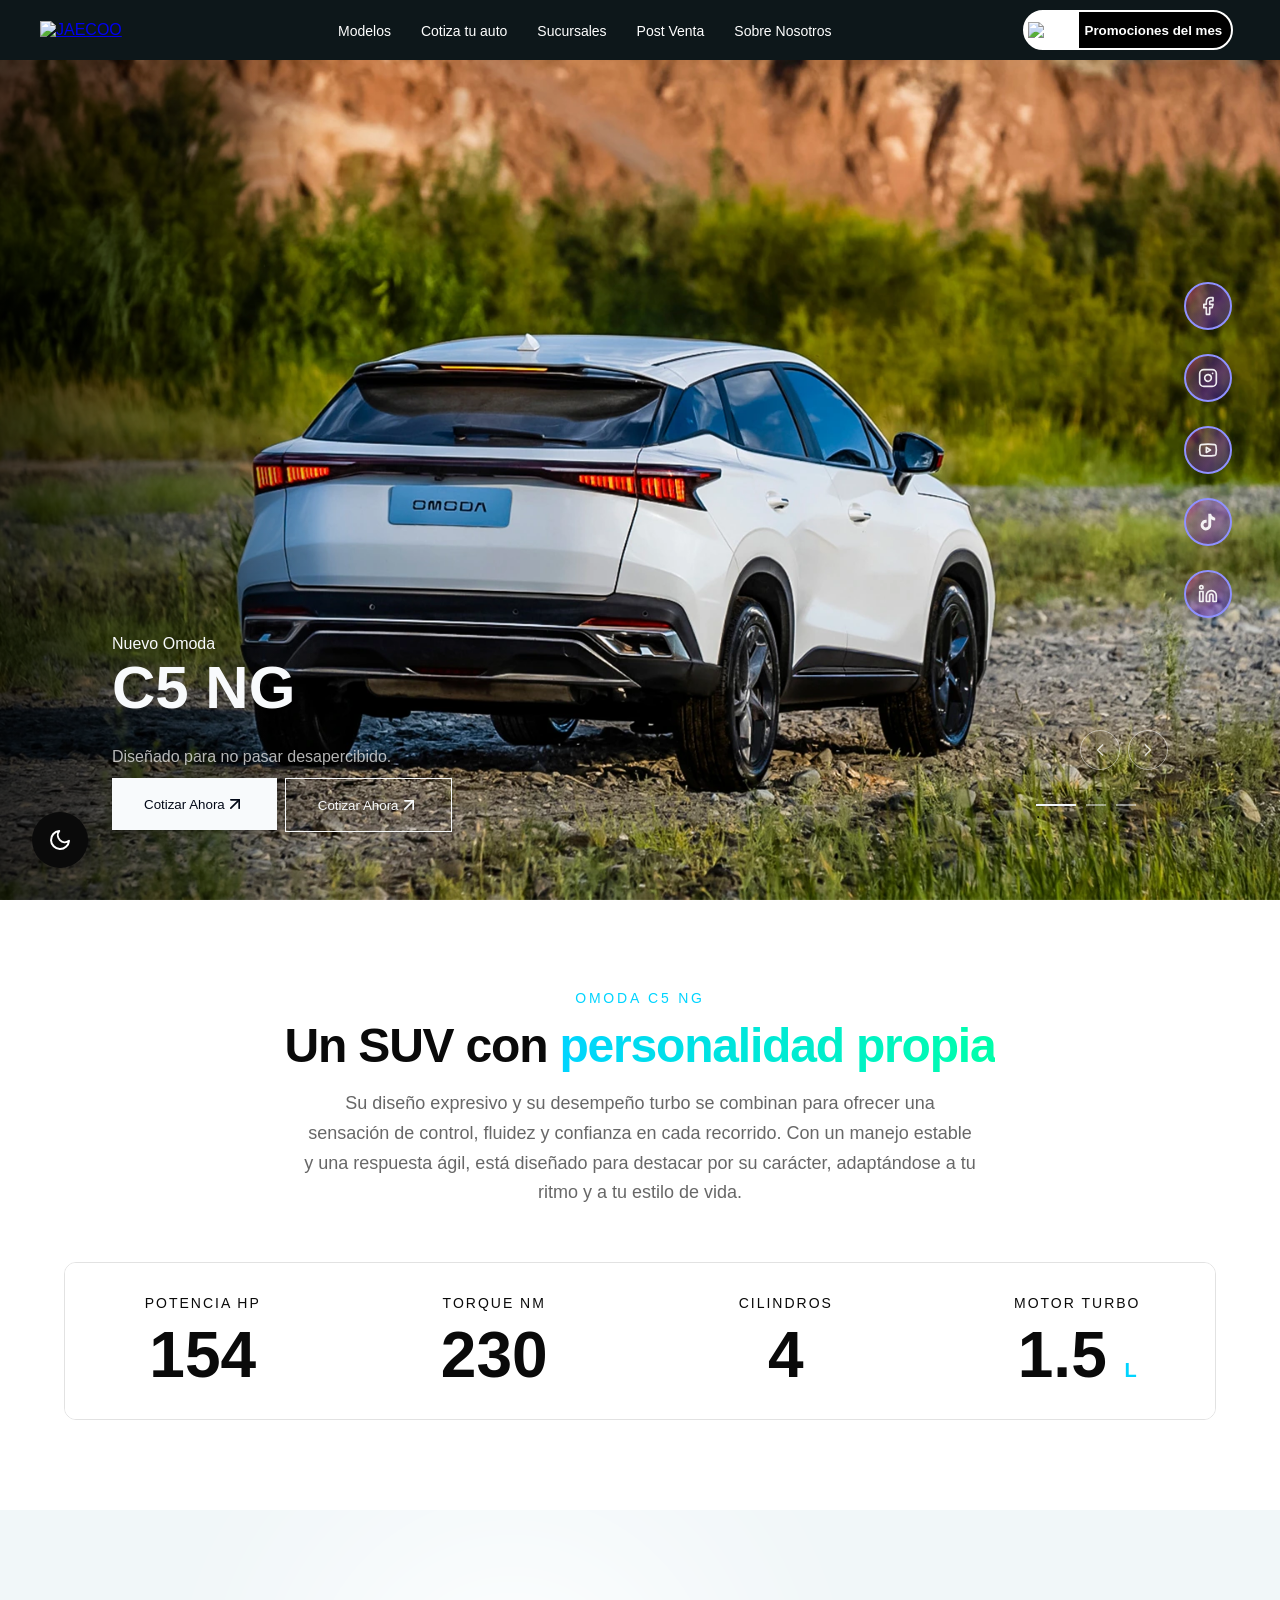
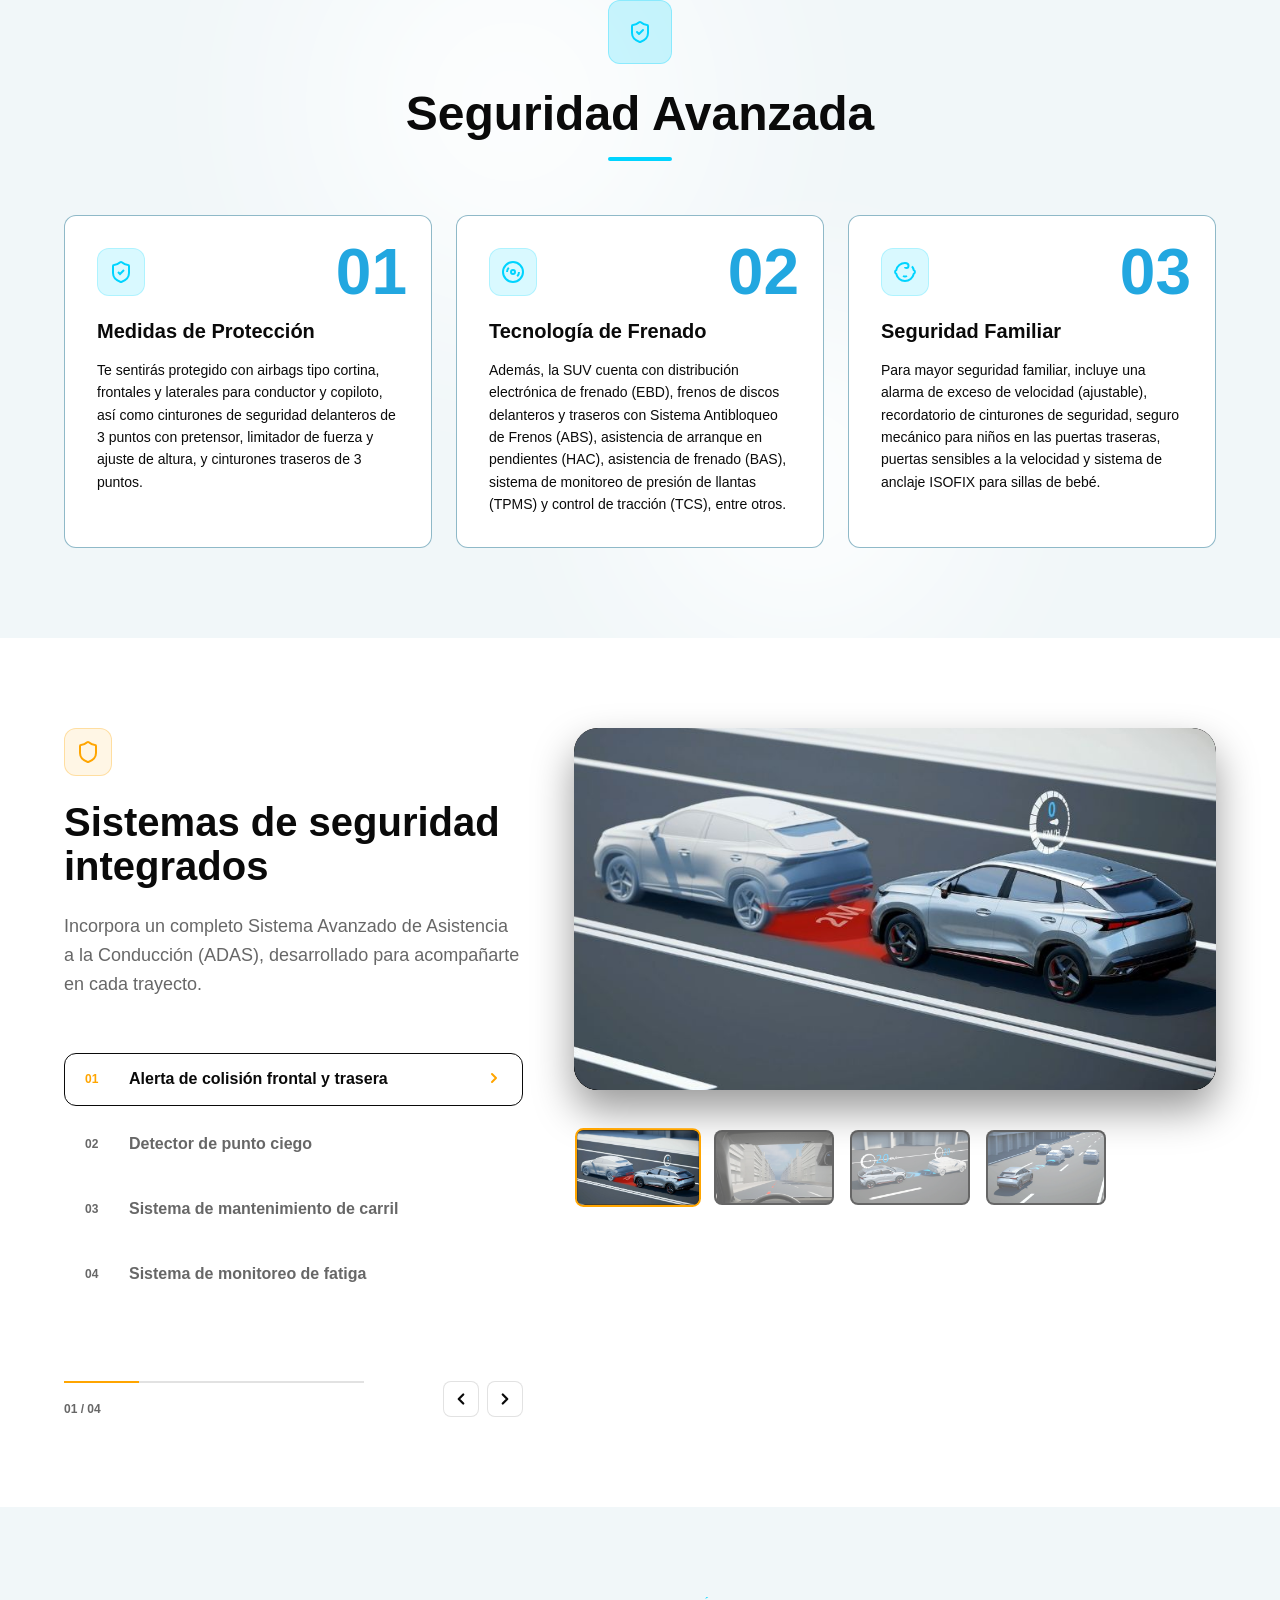
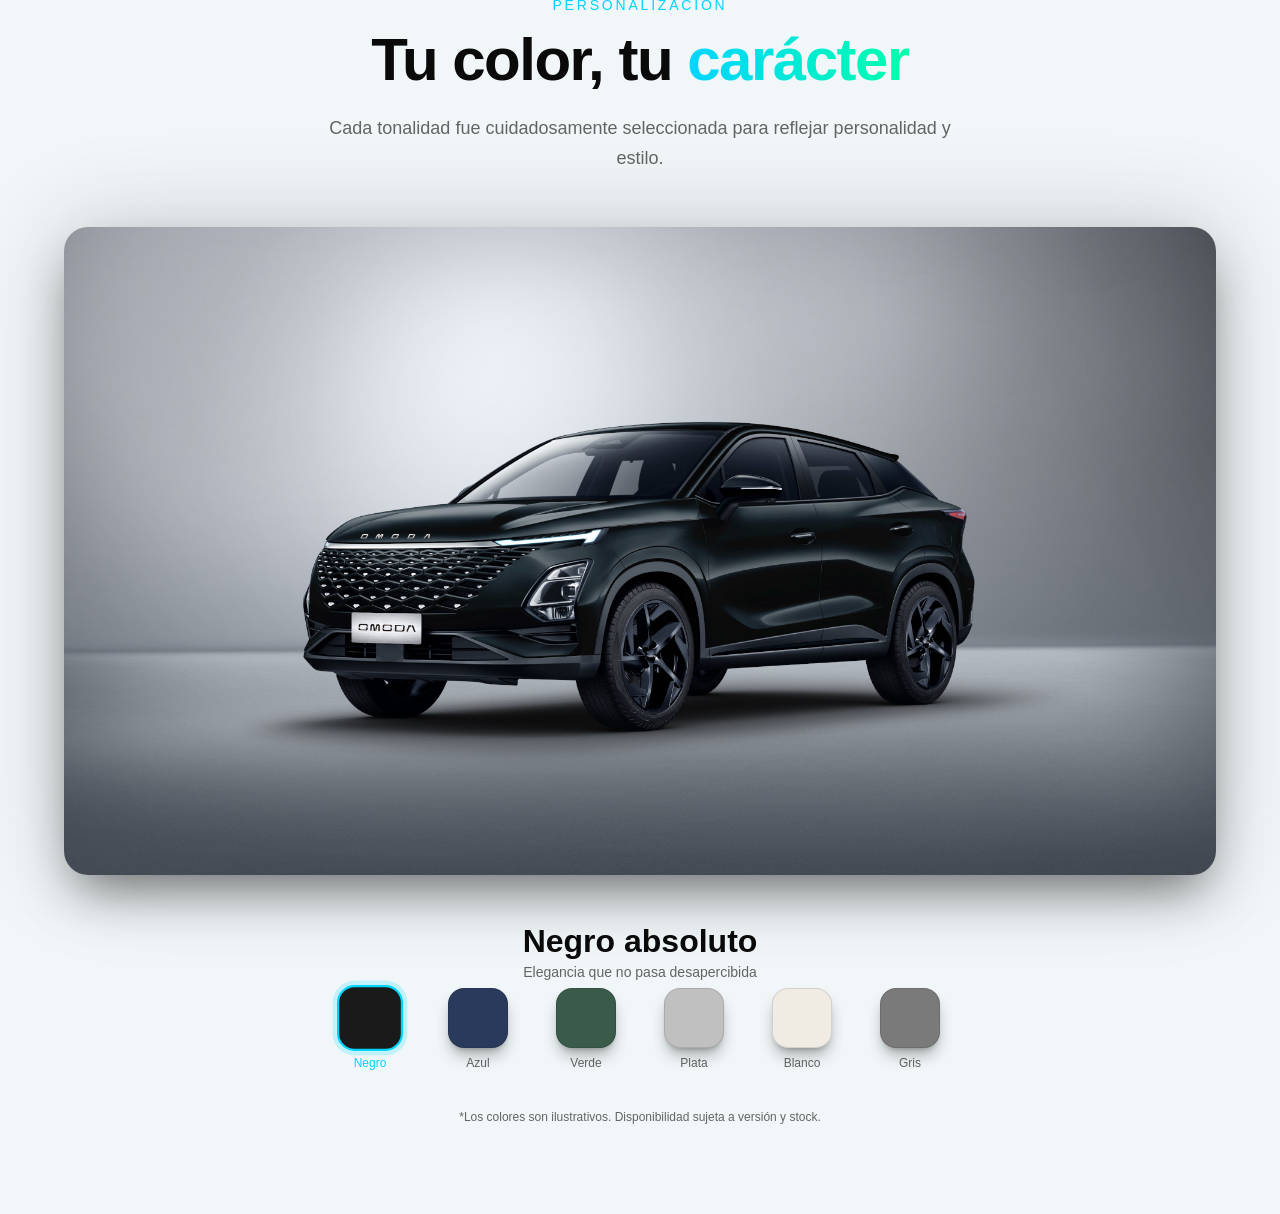
==== commit f1a7d03d: "mas cambios" ====
--- a/omoda-c5/index.html
+++ b/omoda-c5/index.html
@@ -378,67 +378,93 @@
 
 <section class="safety-section" data-safety-slider>
   <div class="container">
-
-    <!-- Encabezado -->
-    <div class="section-header">
-      <div class="header-icon">
-        <svg xmlns="http://www.w3.org/2000/svg" width="28" height="28" viewBox="0 0 24 24" fill="none" stroke="currentColor" stroke-width="2" stroke-linecap="round" stroke-linejoin="round" class="lucide">
-          <path d="M20 13c0 5-3.5 7.5-7.66 8.95a1 1 0 0 1-.67-.01C7.5 20.5 4 18 4 13V6a1 1 0 0 1 1-1c2 0 4.5-1.2 6.24-2.72a1.17 1.17 0 0 1 1.52 0C14.51 3.81 17 5 19 5a1 1 0 0 1 1 1z"></path>
-        </svg>
-      </div>
-      <h2 class="title">Sistemas de seguridad integrados</h2>
-      <p class="subtitle">
-        Incorpora un completo Sistema Avanzado de Asistencia a la Conducción (ADAS), 
-        desarrollado para acompañarte en cada trayecto.
-      </p>
-    </div>
-
-    <!-- Imagen principal -->
-    <div class="main-image-container">
-      <div class="image-wrapper safety">
-        <img src="./images/1adas.jpg"
-             alt=""
-             class="main-image safety-slider__main-img"
-             loading="lazy"
-             decoding="async">
-
-        <div class="image-overlay"></div>
-
-        <!-- Contenido sobre la imagen -->
-        <div class="image-content">
-          <span class="step-indicator safety-slider__step">01 / 04</span>
-          <h3 class="main-title safety-slider__title">Alerta de colisión frontal y trasera</h3>
-          <p class="main-description safety-slider__desc">
-            Te avisa ante posibles impactos para que puedas reaccionar a tiempo.
+    <div class="safety-grid">
+      
+      <!-- Columna Izquierda: Contenido y Lista -->
+      <div class="safety-content">
+        <div class="section-header">
+          <div class="header-icon">
+            <svg xmlns="http://www.w3.org/2000/svg" width="24" height="24" viewBox="0 0 24 24" fill="none" stroke="currentColor" stroke-width="2" stroke-linecap="round" stroke-linejoin="round" class="lucide">
+              <path d="M20 13c0 5-3.5 7.5-7.66 8.95a1 1 0 0 1-.67-.01C7.5 20.5 4 18 4 13V6a1 1 0 0 1 1-1c2 0 4.5-1.2 6.24-2.72a1.17 1.17 0 0 1 1.52 0C14.51 3.81 17 5 19 5a1 1 0 0 1 1 1z"></path>
+            </svg>
+          </div>
+          <h2 class="title">Sistemas de seguridad integrados</h2>
+          <p class="subtitle">
+            Incorpora un completo Sistema Avanzado de Asistencia a la Conducción (ADAS), 
+            desarrollado para acompañarte en cada trayecto.
           </p>
         </div>
-      </div>
-
-      <!-- Botones de navegación -->
-      <button type="button" class="nav-button nav-button-left safety-slider__prev" aria-label="Anterior">
-        <svg xmlns="http://www.w3.org/2000/svg" width="20" height="20" viewBox="0 0 24 24" fill="none" stroke="currentColor" stroke-width="3" stroke-linecap="round" stroke-linejoin="round">
-          <path d="m15 18-6-6 6-6"></path>
-        </svg>
-      </button>
-      <button type="button" class="nav-button nav-button-right safety-slider__next" aria-label="Siguiente">
-        <svg xmlns="http://www.w3.org/2000/svg" width="20" height="20" viewBox="0 0 24 24" fill="none" stroke="currentColor" stroke-width="3" stroke-linecap="round" stroke-linejoin="round">
-          <path d="m9 18 6-6-6-6"></path>
-        </svg>
-      </button>
-    </div>
-
-    <!-- Carrusel de miniaturas (rellenado por JS) -->
-    <div class="thumbnails-container safety-slider__thumbs" role="tablist" aria-label="Funciones ADAS"></div>
-
-    <!-- Indicadores (dots) -->
-    <div class="dots-container safety-slider__dots" aria-hidden="true"></div>
+
+        <!-- Lista de características (rellenada por JS) -->
+        <div class="safety-features-list" role="tablist"></div>
+
+        <!-- Navegación inferior izquierda -->
+        <div class="safety-nav-footer">
+          <div class="progress-container">
+            <div class="progress-line">
+              <div class="progress-fill"></div>
+            </div>
+            <span class="step-indicator safety-slider__step">01 / 04</span>
+          </div>
+          
+          <div class="nav-buttons-group">
+            <button type="button" class="nav-button-sm safety-slider__prev" aria-label="Anterior">
+              <svg xmlns="http://www.w3.org/2000/svg" width="18" height="18" viewBox="0 0 24 24" fill="none" stroke="currentColor" stroke-width="3" stroke-linecap="round" stroke-linejoin="round">
+                <path d="m15 18-6-6 6-6"></path>
+              </svg>
+            </button>
+            <button type="button" class="nav-button-sm safety-slider__next" aria-label="Siguiente">
+              <svg xmlns="http://www.w3.org/2000/svg" width="18" height="18" viewBox="0 0 24 24" fill="none" stroke="currentColor" stroke-width="3" stroke-linecap="round" stroke-linejoin="round">
+                <path d="m9 18 6-6-6-6"></path>
+              </svg>
+            </button>
+          </div>
+        </div>
+      </div>
+
+      <!-- Columna Derecha: Imagen y Miniaturas -->
+      <div class="safety-visual">
+        <div class="main-image-container">
+          <!-- Botones de navegación solo para móvil -->
+          <div class="mobile-nav-overlay">
+            <button type="button" class="nav-button-mobile safety-slider__prev" aria-label="Anterior">
+              <svg xmlns="http://www.w3.org/2000/svg" width="24" height="24" viewBox="0 0 24 24" fill="none" stroke="currentColor" stroke-width="3" stroke-linecap="round" stroke-linejoin="round"><path d="m15 18-6-6 6-6"/></svg>
+            </button>
+            <button type="button" class="nav-button-mobile safety-slider__next" aria-label="Siguiente">
+              <svg xmlns="http://www.w3.org/2000/svg" width="24" height="24" viewBox="0 0 24 24" fill="none" stroke="currentColor" stroke-width="3" stroke-linecap="round" stroke-linejoin="round"><path d="m9 18 6-6-6-6"/></svg>
+            </button>
+          </div>
+
+          <div class="image-wrapper safety">
+            <img src="./images/1adas.jpg"
+                 alt=""
+                 class="main-image safety-slider__main-img"
+                 loading="lazy"
+                 decoding="async">
+
+            <div class="image-overlay"></div>
+
+            <!-- Contenido sobre la imagen -->
+            <div class="image-content">
+              <h3 class="main-title safety-slider__title">Alerta de colisión frontal y trasera</h3>
+              <p class="main-description safety-slider__desc">
+                Te avisa ante posibles impactos para que puedas reaccionar a tiempo.
+              </p>
+            </div>
+          </div>
+        </div>
+
+        <!-- Carrusel de miniaturas (rellenado por JS) -->
+        <div class="thumbnails-container safety-slider__thumbs" role="tablist" aria-label="Funciones ADAS"></div>
+      </div>
+
+    </div>
+
+    <!-- Indicadores (dots) - Ocultos o integrados si es necesario, pero mantenemos el hook por si JS lo requiere -->
+    <div class="dots-container safety-slider__dots" aria-hidden="true" style="display: none;"></div>
 
   </div>
 </section>
-
-
-
-     
 
   <section class="color-customization-section">
   <input type="radio" name="custom-color" id="ccc-negro"  checked=""/>
@@ -547,6 +573,14 @@
        
 
     </main>
+
+    <!-- Botón flotante para cambio de tema -->
+    <button class="theme-toggle-btn" id="theme-toggle" aria-label="Cambiar tema">
+      <!-- Icono Luna (para modo claro) -->
+      <svg class="moon-icon" xmlns="http://www.w3.org/2000/svg" viewBox="0 0 24 24" fill="none" stroke="currentColor" stroke-width="2" stroke-linecap="round" stroke-linejoin="round"><path d="M21 12.79A9 9 0 1 1 11.21 3 7 7 0 0 0 21 12.79z"></path></svg>
+      <!-- Icono Sol (para modo oscuro) -->
+      <svg class="sun-icon" xmlns="http://www.w3.org/2000/svg" viewBox="0 0 24 24" fill="none" stroke="currentColor" stroke-width="2" stroke-linecap="round" stroke-linejoin="round"><circle cx="12" cy="12" r="5"></circle><line x1="12" y1="1" x2="12" y2="3"></line><line x1="12" y1="21" x2="12" y2="23"></line><line x1="4.22" y1="4.22" x2="5.64" y2="5.64"></line><line x1="18.36" y1="18.36" x2="19.78" y2="19.78"></line><line x1="1" y1="12" x2="3" y2="12"></line><line x1="21" y1="12" x2="23" y2="12"></line><line x1="4.22" y1="19.78" x2="5.64" y2="18.36"></line><line x1="18.36" y1="5.64" x2="19.78" y2="4.22"></line></svg>
+    </button>
     
 </body>
 
--- a/omoda-c5/css/variables.css
+++ b/omoda-c5/css/variables.css
@@ -70,6 +70,12 @@
   --spacing-small: 0.5rem;
   --spacing-medium: 1rem;
   --spacing-large: 1.5rem;
+  
+  /* Espaciado de Layout Consistente */
+  --section-padding-y: clamp(5rem, 10vh, 8rem);
+  --container-padding-x: clamp(1.5rem, 5vw, 4rem);
+  --header-margin-bottom: clamp(3rem, 6vh, 5rem);
+  --content-gap: clamp(2rem, 4vw, 4rem);
 
   /* Tipografía - tamaños */
   --text-xs: 0.75rem;
@@ -126,7 +132,7 @@
 
   /* Tema claro (stats, galería, personalización de color, etc.) */
   --theme-light-bg: #ffffff;
-  --theme-dark-text-muted: #0a0a0a;
+  --theme-light-text-muted: #0a0a0a;
   --theme-light-text-muted-hover: #0a0a0a;
   --theme-light-heading: #0a0a0a;
   --theme-light-body: hsl(195, 40%, 96%);
@@ -178,6 +184,23 @@
   --stat-value-size-md: 4rem;
   --stat-unit-size: 1.25rem;
 
-  /* Espaciado de sección (alineado con .section-padding donde aplica) */
-  --section-block-padding-y: 6rem;
+  /* --------------------------------------------------------------------------
+     Variables de Tema Dinámicas
+     -------------------------------------------------------------------------- */
+  --bg-primary: var(--theme-light-bg);
+  --bg-secondary: var(--theme-light-body);
+  --text-main: var(--theme-light-heading);
+  --text-soft: var(--theme-light-body-soft);
+  --border-subtle: var(--theme-light-border-soft);
+  --card-bg: var(--theme-light-card-bg);
 }
+
+/* Tema Oscuro (Clase .dark-mode) */
+body.dark-mode {
+  --bg-primary: #0f1219;
+  --bg-secondary: #0a0c10;
+  --text-main: #ffffff;
+  --text-soft: rgba(255, 255, 255, 0.6);
+  --border-subtle: rgba(255, 255, 255, 0.1);
+  --card-bg: rgba(255, 255, 255, 0.05);
+}
--- a/omoda-c5/css/style.css
+++ b/omoda-c5/css/style.css
@@ -21,6 +21,9 @@
   font-family: var(--font-body);
   font-size: var(--text-base);
   font-weight: var(--font-regular);
+  background-color: var(--bg-primary);
+  color: var(--text-main);
+  transition: background-color 0.3s ease, color 0.3s ease;
 }
 
 
@@ -151,9 +154,9 @@
 
 /* Contenedores */
 .container {
+  max-width: 1280px;
   margin: 0 auto;
-  padding: 15px 0;
-  width: 90%;
+  padding: 0 var(--container-padding-x);
 }
 
 .container-wide {
@@ -750,12 +753,14 @@
   display: flex;
   justify-content: center;
   min-height: 100vh;
-  background-color: hsl(209 40% 96%);
+  background-color: var(--bg-primary);
+  color: var(--text-main);
+  transition: background-color 0.3s ease, color 0.3s ease;
 }
 
 .interior__container,
 .exterior__container {
-  padding: 8rem 0;
+  padding: var(--section-padding-y) 0;
   display: grid;
   gap: 1rem;
 }
@@ -821,14 +826,13 @@
 
 .cards {
   grid-column: span 1;
-  border-style: solid;
-  border-width: 1px;
-  border-color: hsl(212 26% 83%);
-  background-color: hsl(210 40% 98%);
+  border: 1px solid var(--border-subtle);
+  background-color: var(--card-bg);
   padding: 1.25rem;
   transition-property: all;
   transition-timing-function: cubic-bezier(0.4, 0, 0.2, 1);
   transition-duration: 0.3s;
+  color: var(--text-main);
 }
 
 .cards:last-child {
@@ -1536,14 +1540,11 @@
 }
 
 .footer {
-  background: var(--foreground); /* bg-inverse ≈ slate-900 / dark bg */
-  color: #e2e8f0; /* text-foreground-inverse ≈ light text */
-  padding: 5rem 1rem 3rem;
-}
-
-.container {
-  max-width: 106rem;
-  margin: 0 auto;
+  background-color: var(--bg-primary);
+  color: var(--text-main);
+  padding: var(--section-padding-y) var(--container-padding-x);
+  border-top: 1px solid var(--border-subtle);
+  transition: background-color 0.3s ease, color 0.3s ease;
 }
 
 .grid {
@@ -1567,14 +1568,14 @@
 .brand .logo {
   font-size: var(--text-xl);
   font-weight: var(--font-semibold);
-  color: white;
+  color: var(--text-main);
   text-decoration: none;
 }
 
 .column h4 {
   font-weight: var(--font-semibold);
   margin-bottom: 1.25rem;
-  color: white;
+  color: var(--text-main);
 }
 
 .column ul {
@@ -1586,14 +1587,14 @@
 }
 
 .column a {
-  color: #cbd5e1; /* /70 opacity */
+  color: var(--text-soft); /* /70 opacity */
   text-decoration: none;
   transition: color 0.2s;
 }
 
 .column a:hover,
 .column a:focus {
-  color: white;
+  color: var(--text-main);
   outline: none;
 }
 
@@ -1611,9 +1612,10 @@
   display: flex;
   flex-direction: column;
   gap: 0.75rem;
-  background: #1e293b;
+  background: var(--card-bg);
   padding: 0.5rem;
   border-radius: 0.5rem;
+  border: 1px solid var(--border-subtle);
 }
 
 @media (min-width: 640px) {
@@ -1626,14 +1628,14 @@
   flex: 1;
   padding: 0.75rem 1rem;
   background: transparent;
-  border: 1px solid #334155;
+  border: 1px solid var(--border-subtle);
   border-radius: 0.375rem;
-  color: white;
+  color: var(--text-main);
   font-size: var(--text-sm);
 }
 
 .input-group input::placeholder {
-  color: #94a3b8;
+  color: var(--text-soft);
 }
 
 .input-group button {
@@ -2048,10 +2050,9 @@
   }
 
   .container {
+    max-width: 1280px;
     margin: 0 auto;
-    overflow: hidden;
-    padding: 15px 0;
-    width: 90%;
+    padding: 0 var(--container-padding-x);
   }
 
   .main__nav {
@@ -2061,7 +2062,7 @@
 
   .interior__container,
   .exterior__container {
-    padding: 8rem 0;
+    padding: var(--section-padding-y) 0;
     display: grid;
     grid-template-columns: repeat(1, minmax(0, 1fr));
     grid-template-areas: "imagen" "contenido";
@@ -2232,10 +2233,9 @@
   }
 
   .container {
+    max-width: 1280px;
     margin: 0 auto;
-    overflow: hidden;
-    padding: 15px 0;
-    width: 90%;
+    padding: 0 var(--container-padding-x);
   }
 
   .main__nav {
@@ -2248,7 +2248,7 @@
   }
 
   .exterior__container {
-    padding: 8rem 0;
+    padding: var(--section-padding-y) 0;
     gap: 1rem;
   }
 
@@ -2294,7 +2294,7 @@
   }
 
   .interior__container {
-    padding: 8rem 0;
+    padding: var(--section-padding-y) 0;
     gap: 0.5rem;
   }
 }
@@ -2302,10 +2302,9 @@
 /* 5. MEDIA QUERIES (MÓVIL: 640px) */
 @media only screen and (max-width: 640px) {
   .container {
+    max-width: 1280px;
     margin: 0 auto;
-    overflow: hidden;
-    padding: 15px 0;
-    width: 90%;
+    padding: 0 var(--container-padding-x);
   }
 
   .main__nav {
@@ -2453,8 +2452,10 @@
 
 
 .main__stats {
-      padding: 5rem 0;
-      background-color: var(--theme-light-bg);
+      padding: var(--section-padding-y) 0;
+      background-color: var(--bg-primary);
+      color: var(--text-main);
+      transition: background-color 0.3s ease, color 0.3s ease;
     }
 
     .main__stats .section-kicker {
@@ -2462,7 +2463,7 @@
     }
 
     .main__stats .section-heading {
-      color: var(--theme-light-heading);
+      color: var(--text-main);
       font-size: var(--section-heading-size);
       margin-bottom: 1rem;
     }
@@ -2476,7 +2477,7 @@
     .stats__container {
       max-width: 1280px;
       margin: 0 auto;
-      padding: 0 var(--spacing-large);
+      padding: 0 var(--container-padding-x);
     }
 
     .text-center {
@@ -2484,7 +2485,7 @@
     }
 
     .mb-16 {
-      margin-bottom: 4rem;
+      margin-bottom: var(--header-margin-bottom);
     }
 
     .text-gradient-accent,
@@ -2497,7 +2498,7 @@
     }
 
     .main__stats .section-lede {
-      color: var(--theme-light-body);
+      color: var(--text-soft);
       max-width: var(--section-lede-max-width);
     }
 
@@ -2510,7 +2511,7 @@
       display: grid;
       grid-template-columns: repeat(2, 1fr);
       gap: 1rem;
-      border: 1px solid var(--theme-light-border);
+      border: 1px solid var(--border-subtle);
       border-radius: var(--border-radius);
       overflow: hidden;
     }
@@ -2524,11 +2525,11 @@
     .stat-card {
       text-align: center;
       padding: 2rem 1.5rem;
-      background-color: var(--theme-light-stat-card-bg);
+      background-color: var(--card-bg);
     }
 
     .stat-label {
-      color: var(--theme-light-body);
+      color: var(--text-main);
       font-size: var(--stat-label-size);
       letter-spacing: var(--stat-label-tracking);
       text-transform: uppercase;
@@ -2540,7 +2541,7 @@
       font-size: var(--stat-value-size);
       line-height: 1;
       font-weight: var(--font-bold);
-      color: var(--theme-light-heading);
+      color: var(--text-main);
     }
 
     @media (min-width: 768px) {
@@ -2561,9 +2562,11 @@
 
 
     .color-customization-section {
-  background-color: var(--theme-light-bg);
-  padding: var(--section-block-padding-y) 0;
+  background-color: var(--bg-secondary);
+  padding: var(--section-padding-y) 0;
   overflow: hidden;
+  color: var(--text-main);
+  transition: background-color 0.3s ease, color 0.3s ease;
 }
 
 /*
@@ -2591,16 +2594,16 @@
 .color-customization-section .container {
   max-width: 1280px;
   margin: 0 auto;
-  padding: 0 1.5rem;
+  padding: 0 var(--container-padding-x);
 }
 
 /* Encabezados: misma paleta que main__stats / .section-heading base */
 .color-customization-section .section-heading {
-  color: var(--theme-light-heading);
+  color: var(--text-main);
 }
 
 .color-customization-section .section-lede {
-  color: var(--theme-light-body-soft);
+  color: var(--text-soft);
   max-width: var(--section-lede-max-width);
   margin-left: auto;
   margin-right: auto;
@@ -2625,10 +2628,12 @@
 .main-image {
   position: relative;
   z-index: 10;
+  width: 100%;
+  aspect-ratio: 1920 / 1080;
   margin: 0 auto;
   display: block;
   border-radius: 1.5rem;
-  box-shadow: var(--theme-light-shadow-image);
+  box-shadow: 0 25px 50px -12px rgba(0, 0, 0, 0.5);
   background-position: center;
   background-size: cover;
   background-repeat: no-repeat;
@@ -2729,12 +2734,12 @@
   font-family: var(--font-display);
   font-size: var(--text-2xl);
   font-weight: var(--font-bold);
-  color: var(--theme-light-heading);
+  color: var(--text-main);
 }
 
 .color-customization-section .color-description {
   font-family: var(--font-body);
-  color: var(--theme-light-muted);
+  color: var(--text-soft);
   font-size: var(--text-sm);
   margin-top: 0.25rem;
 }
@@ -2760,7 +2765,7 @@
 }
 
 .color-customization-section .color-selector .color-option:hover .color-label {
-  color: var(--theme-light-body-soft);
+  color: var(--text-main);
 }
 
 .color-customization-section .color-swatch {
@@ -2768,7 +2773,7 @@
   border-radius: 1rem;
   box-shadow: 0 10px 15px -3px rgb(0 0 0 / 0.3),
               0 4px 6px -4px rgb(0 0 0 / 0.3);
-  border: 1px solid var(--theme-light-border-soft);
+  border: 1px solid var(--border-subtle);
   transition: all 0.3s ease;
 }
 
@@ -2784,8 +2789,12 @@
 
 
 .color-customization-section .color-selector .color-option:hover .color-swatch {
-  border-color: var(--theme-light-border-medium);
+  border-color: var(--accent-cyan);
   transform: scale(1.08);
+}
+
+.color-customization-section .section-kicker {
+  color: var(--accent-cyan);
 }
 
 .color-customization-section > input:nth-child(1):checked ~ .ccc-wrapper .color-selector label:nth-child(1) .color-swatch,
@@ -2795,15 +2804,15 @@
 .color-customization-section > input:nth-child(5):checked ~ .ccc-wrapper .color-selector label:nth-child(5) .color-swatch,
 .color-customization-section > input:nth-child(6):checked ~ .ccc-wrapper .color-selector label:nth-child(6) .color-swatch,
 .color-customization-section > input:nth-child(7):checked ~ .ccc-wrapper .color-selector label:nth-child(7) .color-swatch {
-  border: 2px solid var(--section-kicker-color);
-  box-shadow: 0 0 0 4px rgba(var(--brand-red-rgb), 0.2);
+  border: 2px solid var(--accent-cyan);
+  box-shadow: 0 0 0 4px rgba(var(--accent-cyan-rgb), 0.2);
   transform: scale(1.1);
 }
 
 .color-customization-section .color-label {
   font-size: var(--text-xs);
   font-family: var(--font-body);
-  color: var(--theme-light-subtle);
+  color: var(--text-soft);
   transition: color 0.3s ease;
 }
 
@@ -2814,14 +2823,14 @@
 .color-customization-section > input:nth-child(5):checked ~ .ccc-wrapper .color-selector label:nth-child(5) .color-label,
 .color-customization-section > input:nth-child(6):checked ~ .ccc-wrapper .color-selector label:nth-child(6) .color-label,
 .color-customization-section > input:nth-child(7):checked ~ .ccc-wrapper .color-selector label:nth-child(7) .color-label {
-  color: var(--section-kicker-color);
+  color: var(--accent-cyan);
   font-weight: var(--font-medium);
 }
 
 /* Disclaimer */
 .color-customization-section .disclaimer {
   text-align: center;
-  color: var(--theme-light-subtle);
+  color: var(--text-soft);
   font-size: var(--text-xs);
   font-family: var(--font-body);
   margin-top: 2rem;
@@ -2851,12 +2860,14 @@
    Galería / carrusel (3 / 2 / 1 columnas visibles)
    -------------------------------------------------------------------------- */
 .media-gallery-section {
-  padding: clamp(3rem, 6vw, 5rem) 0;
-  background: linear-gradient(180deg, hsl(210 20% 98%) 0%, hsl(0 0% 100%) 100%);
+  padding: var(--section-padding-y) 0;
+  background-color: var(--bg-primary);
+  color: var(--text-main);
+  transition: background-color 0.3s ease, color 0.3s ease;
 }
 
 .media-gallery-section .section-kicker {
-  color: var(--section-kicker-color);
+  color: var(--accent-cyan);
 }
 
 .media-carousel {
@@ -2914,7 +2925,7 @@
   border-radius: var(--border-radius);
   overflow: hidden;
   aspect-ratio: 16 / 10;
-  background: var(--color-gray-100);
+  background: var(--card-bg);
   box-shadow: var(--shadow-sm);
 }
 
@@ -2931,9 +2942,9 @@
   width: 44px;
   height: 44px;
   border-radius: 9999px;
-  border: 1px solid var(--border);
-  background: var(--color-white);
-  color: var(--color-gray-800);
+  border: 1px solid var(--border-subtle);
+  background: var(--bg-primary);
+  color: var(--text-main);
   cursor: pointer;
   display: flex;
   align-items: center;
@@ -2942,8 +2953,8 @@
 }
 
 .media-carousel__btn:hover {
-  background: var(--color-gray-50);
-  border-color: var(--color-gray-300);
+  background: var(--card-bg);
+  border-color: var(--text-main);
 }
 
 .media-carousel__btn:focus-visible {
@@ -2977,20 +2988,13 @@
 
 .seguridad-section {
       position: relative;
-      background-color: var(--theme-light-body);
-      padding: 7rem 0;
+      background-color: var(--bg-secondary);
+      padding: var(--section-padding-y) 0;
       overflow: hidden;
+      transition: background-color 0.3s ease, color 0.3s ease;
     }
 
     /* Fondo decorativo con gradientes suaves */
-    .seguridad-section::before {
-      content: '';
-      position: absolute;
-      inset: 0;
-      opacity: 0.04;
-      z-index: 1;
-    }
-
     .seguridad-section .bg-blur-1 {
       position: absolute;
       top: 0;
@@ -3000,6 +3004,8 @@
       background: var(--theme-light-bg);
       border-radius: 9999px;
       filter: blur(120px);
+      opacity: 1;
+      transition: opacity 0.3s ease, background-color 0.3s ease;
     }
 
     .seguridad-section .bg-blur-2 {
@@ -3011,28 +3017,43 @@
       background: var(--theme-light-bg);
       border-radius: 9999px;
       filter: blur(100px);
+      opacity: 1;
+      transition: opacity 0.3s ease, background-color 0.3s ease;
+    }
+
+    body.dark-mode .seguridad-section .bg-blur-1 {
+      background: var(--accent-cyan);
+      opacity: 0.06;
+    }
+
+    body.dark-mode .seguridad-section .bg-blur-2 {
+      background: var(--accent-cyan);
+      opacity: 0.04;
     }
 
     .seguridad-section .dot-grid {
       position: absolute;
       inset: 0;
       opacity: 0.03;
-      background-image:
-        radial-gradient(circle at 1px 1px, var(--theme-dark-text) 1px, transparent 0);
+      background-image: radial-gradient(circle at 1px 1px, var(--theme-dark-text) 1px, transparent 0);
       background-size: 40px 40px;
+    }
+
+    body.dark-mode .seguridad-section .dot-grid {
+      background-image: radial-gradient(var(--text-main) 1px, transparent 0);
     }
 
     .seguridad-section .container {
       position: relative;
       max-width: 1280px;
       margin: 0 auto;
-      padding: 0 1.5rem;
+      padding: 0 var(--container-padding-x);
       z-index: 2;
     }
 
     .seguridad-section .section-header {
       text-align: center;
-      margin-bottom: 5rem;
+      margin-bottom: var(--header-margin-bottom);
     }
 
     .seguridad-section .icon-circle {
@@ -3045,6 +3066,12 @@
       align-items: center;
       justify-content: center;
       margin: 0 auto 1.5rem;
+      color: var(--accent-cyan);
+    }
+
+    body.dark-mode .seguridad-section .icon-circle {
+      background-color: var(--card-bg);
+      border-color: var(--border-subtle);
     }
 
     .seguridad-section .title {
@@ -3053,6 +3080,7 @@
       font-weight: var(--section-heading-weight);
       line-height: 1.1;
       margin-bottom: 1rem;
+      color: inherit;
     }
 
     @media (min-width: 768px) {
@@ -3091,28 +3119,20 @@
       backdrop-filter: blur(8px);
     }
 
+    body.dark-mode .seguridad-section .feature-card {
+      background-color: var(--card-bg);
+      border-color: var(--border-subtle);
+      backdrop-filter: none;
+    }
+
     .seguridad-section .feature-card:hover {
       border-color: var(--theme-dark-card-hover-border);
       background-color: var(--theme-dark-card-hover-bg);
     }
 
-    .seguridad-section .feature-card::before {
-      content: '';
-      position: absolute;
-      inset: -1px;
-      border-radius: var(--border-radius);
-      background: linear-gradient(
-        to bottom,
-        var(--theme-dark-gradient-card-top),
-        transparent
-      );
-      opacity: 0;
-      transition: opacity 0.5s ease;
-      pointer-events: none;
-    }
-
-    .seguridad-section .feature-card:hover::before {
-      opacity: 1;
+    body.dark-mode .seguridad-section .feature-card:hover {
+      border-color: var(--accent-cyan);
+      background-color: var(--card-bg);
     }
 
     .seguridad-section .feature-icon {
@@ -3126,11 +3146,22 @@
       justify-content: center;
       margin-bottom: 1.5rem;
       transition: all 0.3s ease;
+      color: var(--accent-cyan);
+    }
+
+    body.dark-mode .seguridad-section .feature-icon {
+      background-color: var(--card-bg);
+      border-color: var(--border-subtle);
     }
 
     .seguridad-section .feature-card:hover .feature-icon {
       background-color: var(--theme-dark-icon-bg-strong);
       transform: scale(1.1);
+    }
+
+    body.dark-mode .seguridad-section .feature-card:hover .feature-icon {
+      background-color: var(--card-bg);
+      border-color: var(--accent-cyan);
     }
 
     .seguridad-section .number {
@@ -3140,19 +3171,30 @@
       font-size: var(--text-6xl);
       font-weight: var(--font-bold);
       color: var(--theme-light-number);
-      transition: color 0.5s ease;
+      transition: color 0.5s ease, opacity 0.5s ease;
       user-select: none;
       line-height: 1;
     }
 
+    body.dark-mode .seguridad-section .number {
+      color: var(--text-main);
+      opacity: 0.05;
+    }
+
     .seguridad-section .feature-card:hover .number {
       color: var(--theme-dark-number-hover);
+    }
+
+    body.dark-mode .seguridad-section .feature-card:hover .number {
+      opacity: 0.1;
+      color: var(--accent-cyan);
     }
 
     .seguridad-section .feature-title {
       font-size: var(--text-lg);
       font-weight: var(--font-semibold);
       margin-bottom: 1rem;
+      color: inherit;
     }
 
     .seguridad-section .feature-text {
@@ -3162,8 +3204,16 @@
       transition: color 0.3s ease;
     }
 
+    body.dark-mode .seguridad-section .feature-text {
+      color: var(--text-soft);
+    }
+
     .seguridad-section .feature-card:hover .feature-text {
       color: var(--theme-light-text-muted-hover);
+    }
+
+    body.dark-mode .seguridad-section .feature-card:hover .feature-text {
+      color: var(--text-main);
     }
 
     /* Iconos SVG */
@@ -3173,6 +3223,10 @@
       stroke: var(--accent-cyan);
     }
 
+    body.dark-mode .seguridad-section .lucide {
+      stroke: currentColor;
+    }
+
 
 
 
@@ -3181,108 +3235,278 @@
 
 
     .safety-section {
-      background-color: var(--theme-dark-bg-elevated);
-      padding: var(--section-block-padding-y) 0;
-    }
-
-    .safety-section > .container {
-      max-width: 1280px;
-      margin: 0 auto;
-      padding: 0 1.5rem;
+      background-color: var(--bg-primary);
+      padding: var(--section-padding-y) 0;
+      color: var(--text-main);
+      transition: background-color 0.3s ease, color 0.3s ease;
+    }
+
+    .safety-grid {
+      display: grid;
+      grid-template-columns: 1fr;
+      gap: var(--content-gap);
+      align-items: flex-start;
+    }
+
+    @media (min-width: 1024px) {
+      .safety-grid {
+        grid-template-columns: 1fr 1.4fr;
+        gap: var(--content-gap);
+      }
+    }
+
+    .safety-content {
+      display: flex;
+      flex-direction: column;
+      height: 100%;
     }
 
     .safety-section .section-header {
-      text-align: center;
-      margin-bottom: 3.5rem;
+      text-align: left;
+      margin-bottom: var(--header-margin-bottom);
     }
 
     .safety-section .header-icon {
-      width: 56px;
-      height: 56px;
-      background-color: var(--theme-dark-icon-bg-strong);
-      border: 1px solid var(--theme-dark-icon-border-strong);
-      border-radius: var(--border-radius);
+      width: 48px;
+      height: 48px;
+      background-color: rgba(255, 165, 0, 0.1);
+      border: 1px solid rgba(255, 165, 0, 0.3);
+      border-radius: 12px;
       display: flex;
       align-items: center;
       justify-content: center;
-      margin: 0 auto 1.25rem;
+      margin: 0 0 1.5rem;
+    }
+
+    .safety-section .header-icon .lucide {
+      stroke: #ffa500;
     }
 
     .safety-section .title {
       font-family: var(--font-display);
-      font-size: var(--section-heading-size);
-      font-weight: var(--section-heading-weight);
+      font-size: 2.5rem;
+      font-weight: 700;
       line-height: 1.1;
-      margin-bottom: 0.75rem;
-      color: var(--theme-dark-text);
-    }
-
-    @media (min-width: 768px) {
-      .safety-section .title {
-        font-size: var(--section-heading-size-md);
+      margin-bottom: 1.5rem;
+      color: var(--text-main);
+    }
+
+    .safety-section .subtitle {
+      color: var(--text-soft);
+      font-size: 1.125rem;
+      line-height: 1.6;
+      margin: 0;
+      max-width: 100%;
+    }
+
+    /* Lista de características (Solo desktop) */
+    .safety-features-list {
+      display: none;
+      flex-direction: column;
+      gap: 0.75rem;
+      margin-bottom: 3rem;
+    }
+
+    @media (min-width: 1024px) {
+      .safety-features-list {
+        display: flex;
       }
     }
 
-    .safety-section .subtitle {
-      color: var(--theme-dark-text-muted);
-      max-width: var(--section-lede-max-width);
-      margin: 0 auto;
-      font-size: var(--text-base);
-      line-height: 1.6;
-    }
-
-    @media (min-width: 768px) {
-      .safety-section .subtitle {
-        font-size: var(--text-md);
+    .feature-item {
+      display: flex;
+      align-items: center;
+      padding: 1rem 1.25rem;
+      border-radius: 12px;
+      border: 1px solid transparent;
+      background: transparent;
+      cursor: pointer;
+      transition: all 0.3s ease;
+      text-align: left;
+      width: 100%;
+      color: var(--text-soft);
+    }
+
+    .feature-item:hover {
+      background: var(--card-bg);
+    }
+
+    .feature-item.active {
+      background: var(--card-bg);
+      border-color: var(--text-main);
+      color: var(--text-main);
+    }
+
+    .feature-item .feature-number {
+      font-size: 0.75rem;
+      font-weight: 700;
+      margin-right: 1.5rem;
+      width: 20px;
+    }
+
+    .feature-item.active .feature-number {
+      color: #ffa500;
+    }
+
+    .feature-item .feature-name {
+      font-size: 1rem;
+      font-weight: 600;
+      flex: 1;
+    }
+
+    .feature-item .feature-arrow {
+      opacity: 0;
+      transform: translateX(-10px);
+      transition: all 0.3s ease;
+      color: #ffa500;
+    }
+
+    .feature-item.active .feature-arrow {
+      opacity: 1;
+      transform: translateX(0);
+    }
+
+    /* Navegación inferior (Solo desktop) */
+    .safety-nav-footer {
+      display: none;
+      margin-top: auto;
+      align-items: center;
+      justify-content: space-between;
+      padding-top: 2rem;
+    }
+
+    @media (min-width: 1024px) {
+      .safety-nav-footer {
+        display: flex;
       }
     }
 
-    /* Contenedor principal de la imagen grande */
+    .progress-container {
+      flex: 1;
+      max-width: 300px;
+    }
+
+    .progress-line {
+      height: 2px;
+      background: var(--border-subtle);
+      width: 100%;
+      margin-bottom: 1rem;
+      position: relative;
+    }
+
+    .progress-fill {
+      position: absolute;
+      top: 0;
+      left: 0;
+      height: 100%;
+      background: #ffa500;
+      width: 25%;
+      transition: width 0.4s ease;
+    }
+
+    .safety-section .step-indicator {
+      color: var(--text-soft);
+      font-size: 0.75rem;
+      font-weight: 600;
+    }
+
+    .nav-buttons-group {
+      display: flex;
+      gap: 0.5rem;
+    }
+
+    .nav-button-sm {
+      width: 36px;
+      height: 36px;
+      border-radius: 8px;
+      background: var(--card-bg);
+      border: 1px solid var(--border-subtle);
+      color: var(--text-main);
+      display: flex;
+      align-items: center;
+      justify-content: center;
+      cursor: pointer;
+      transition: all 0.3s ease;
+    }
+
+    .nav-button-sm:hover {
+      background: var(--card-bg);
+      border-color: var(--text-main);
+    }
+
+    /* Visual Derecha */
+    .safety-visual {
+      width: 100%;
+      position: relative;
+    }
+
+    /* Botones de navegación sobre la imagen (Solo móvil) */
+    .safety-section .mobile-nav-overlay {
+      position: absolute;
+      top: 50%;
+      left: 0;
+      right: 0;
+      transform: translateY(-50%);
+      display: flex;
+      justify-content: space-between;
+      padding: 0 1rem;
+      pointer-events: none;
+      z-index: 25;
+    }
+
+    @media (min-width: 1024px) {
+      .safety-section .mobile-nav-overlay {
+        display: none;
+      }
+    }
+
+    .safety-section .nav-button-mobile {
+      width: 40px;
+      height: 40px;
+      border-radius: 50%;
+      background: rgba(255, 255, 255, 0.15);
+      backdrop-filter: blur(8px);
+      border: 1px solid rgba(255, 255, 255, 0.2);
+      color: #ffffff;
+      display: flex;
+      align-items: center;
+      justify-content: center;
+      pointer-events: auto;
+      cursor: pointer;
+    }
+
     .safety-section .main-image-container {
       position: relative;
-      background-color: var(--theme-dark-bg);
-      border-radius: var(--border-radius);
+      max-width: 100%;
+      aspect-ratio: 16 / 9;
+      border-radius: 24px;
+      margin-bottom: 2rem; /* Aumentado para dar espacio a las miniaturas */
+      box-shadow: 0 20px 40px rgba(0, 0, 0, 0.4);
       overflow: hidden;
-      margin-bottom: 2rem;
-      aspect-ratio: 791/674;
-    }
-
-    .safety-section .image-wrapper {
+      background: #000;
+      z-index: 1;
+    }
+
+    .safety-section .image-wrapper.safety {
       position: relative;
-      aspect-ratio: 16 / 8;
-    }
-
-    .safety-section .image-wrapper.safety {
-      aspect-ratio: 791/674;
-    }
-
-    @media (min-width: 768px) {
-      .safety-section .image-wrapper {
-        aspect-ratio: 16 / 7;
-      }
+      height: 100%;
+      width: 100%;
+      z-index: 1;
     }
 
     .safety-section .main-image {
       width: 100%;
       height: 100%;
       object-fit: cover;
-    }
-
-    .safety-slider__main-img {
-      opacity: 1;
-      transition: opacity 0.35s ease;
-      will-change: opacity;
+      object-position: center 60%; /* Ajustado para mostrar un poco más de la parte inferior */
+      display: block;
     }
 
     .safety-section .image-overlay {
       position: absolute;
       inset: 0;
-      background: linear-gradient(
-        to top,
-        var(--theme-dark-bg),
-        rgba(10, 10, 10, 0.4),
-        transparent
-      );
+      z-index: 2;
+      background: linear-gradient(to top, rgba(15, 18, 25, 0.95) 0%, rgba(15, 18, 25, 0.4) 30%, transparent 100%);
     }
 
     .safety-section .image-content {
@@ -3290,7 +3514,9 @@
       bottom: 0;
       left: 0;
       right: 0;
+      z-index: 3;
       padding: 1.5rem;
+      background: linear-gradient(to top, rgba(0, 0, 0, 0.85) 0%, rgba(0, 0, 0, 0.4) 70%, transparent 100%);
     }
 
     @media (min-width: 768px) {
@@ -3299,75 +3525,27 @@
       }
     }
 
-    .safety-section .step-indicator {
-      display: block;
-      color: var(--accent-cyan);
-      font-size: var(--text-xs);
-      font-weight: var(--font-semibold);
-      letter-spacing: var(--stat-label-tracking);
-      text-transform: uppercase;
-      margin-bottom: 0.5rem;
-    }
-
     .safety-section .main-title {
-      font-size: var(--text-xl);
-      font-weight: var(--font-bold);
-      margin-bottom: 0.5rem;
-      color: var(--theme-dark-text);
-    }
-
-    @media (min-width: 768px) {
-      .safety-section .main-title {
-        font-size: var(--text-2xl);
-      }
+      font-size: 1.75rem;
+      color: #ffffff;
+      margin-bottom: 0.75rem;
     }
 
     .safety-section .main-description {
-      color: var(--theme-dark-text-muted-hover);
-      font-size: var(--text-base);
-      max-width: 36rem;
-    }
-
-    /* Botones de navegación */
-    .safety-section .nav-button {
-      position: absolute;
-      top: 50%;
-      transform: translateY(-50%);
-      width: 40px;
-      height: 40px;
-      background-color: rgba(10, 10, 10, 0.6);
-      backdrop-filter: blur(8px);
-      border: 1px solid var(--theme-dark-border);
-      border-radius: 9999px;
-      display: flex;
-      align-items: center;
-      justify-content: center;
-      color: var(--theme-dark-text);
-      transition: all 0.3s ease;
-      z-index: 10;
-    }
-
-    .safety-section .nav-button:hover {
-      background-color: var(--theme-dark-nav-hover-bg);
-      color: var(--theme-dark-nav-hover-fg);
-    }
-
-    .safety-section .nav-button-left {
-      left: 12px;
-    }
-    .safety-section .nav-button-right {
-      right: 12px;
-    }
-
-    /* Carrusel inferior (thumbnails) */
+      color: rgba(255, 255, 255, 0.7);
+      font-size: 1rem;
+      max-width: 100%;
+    }
+
     .safety-section .thumbnails-container {
       display: flex;
-      gap: 12px;
+      gap: 1rem;
       overflow-x: auto;
-      padding-bottom: 12px;
+      padding: 0.5rem 0.25rem 1rem; /* Padding superior para evitar choque */
       scrollbar-width: none;
-      scroll-behavior: smooth;
-      scroll-snap-type: x proximity;
+      -ms-overflow-style: none;
+      position: relative;
+      z-index: 10;
     }
 
     .safety-section .thumbnails-container::-webkit-scrollbar {
@@ -3375,20 +3553,22 @@
     }
 
     .safety-section .thumbnail {
-      position: relative;
-      flex-shrink: 0;
-      width: 160px;
-      border-radius: 12px;
+      flex: 0 0 100px;
+      aspect-ratio: 16 / 10;
+      border-radius: 8px;
+      border: 2px solid transparent;
+      opacity: 0.6;
       overflow: hidden;
-      aspect-ratio: 4 / 3;
+      cursor: pointer;
       transition: all 0.3s ease;
-      border: 1px solid var(--theme-dark-border);
-      scroll-snap-align: center;
+      background: #000;
+      padding: 0;
+      display: block;
     }
 
     @media (min-width: 768px) {
       .safety-section .thumbnail {
-        width: 208px;
+        flex: 0 0 120px;
       }
     }
 
@@ -3396,65 +3576,56 @@
       width: 100%;
       height: 100%;
       object-fit: cover;
+      object-position: center 30%;
+      display: block;
+    }
+
+    .safety-section .thumbnail.thumbnail-active {
+      border-color: #ffa500;
+      opacity: 1;
+      transform: scale(1.05);
+      z-index: 2;
     }
 
     .safety-section .thumbnail-overlay {
-      position: absolute;
-      inset: 0;
-      background: linear-gradient(to top, rgba(0, 0, 0, 0.7), transparent);
+      display: none;
     }
 
     .safety-section .thumbnail-label {
-      position: absolute;
-      bottom: 8px;
-      left: 8px;
-      right: 8px;
-      font-size: var(--text-xs);
-      font-weight: var(--font-medium);
-      color: var(--theme-dark-text);
-      line-height: 1.3;
-    }
-
-    .safety-section .dots-container {
+      display: none;
+    }
+
+    /* Botón de cambio de tema */
+    .theme-toggle-btn {
+      position: fixed;
+      bottom: 2rem;
+      left: 2rem;
+      width: 3.5rem;
+      height: 3.5rem;
+      border-radius: 50%;
+      background-color: var(--text-main);
+      color: var(--bg-primary);
+      border: none;
+      box-shadow: 0 4px 12px rgba(0,0,0,0.15);
+      cursor: pointer;
+      z-index: 9999;
       display: flex;
+      align-items: center;
       justify-content: center;
-      gap: 8px;
-      margin-top: 1.75rem;
-      flex-wrap: wrap;
-    }
-
-    .safety-section .dot {
-      height: 6px;
-      border-radius: 9999px;
-      transition: all 0.4s cubic-bezier(0.4, 0, 0.2, 1);
-      background-color: var(--theme-dark-dot-inactive);
-      cursor: pointer;
-      border: none;
-      padding: 0;
-      min-width: 12px;
-    }
-
-    .safety-section .dot-active {
-      width: 34px;
-      background-color: var(--accent-cyan);
-      box-shadow: 0 0 0 3px var(--theme-dark-dot-active-glow);
-    }
-
-    .safety-section .dot-inactive {
-      width: 12px;
-      background-color: var(--theme-dark-dot-inactive);
-    }
-
-    .safety-section .dot:hover {
-      background-color: var(--theme-dark-dot-hover);
+      transition: transform 0.3s ease, background-color 0.3s ease;
+    }
+
+    .theme-toggle-btn:hover {
       transform: scale(1.1);
     }
 
-    .safety-section .dot:focus-visible {
-      outline: 2px solid var(--accent-cyan);
-      outline-offset: 3px;
-    }
-
-    .safety-section .header-icon .lucide {
-      stroke: var(--accent-cyan);
-    }+    .theme-toggle-btn svg {
+      width: 1.5rem;
+      height: 1.5rem;
+    }
+
+    .theme-toggle-btn .sun-icon { display: none; }
+    .theme-toggle-btn .moon-icon { display: block; }
+
+    body.dark-mode .theme-toggle-btn .sun-icon { display: block; }
+    body.dark-mode .theme-toggle-btn .moon-icon { display: none; }
